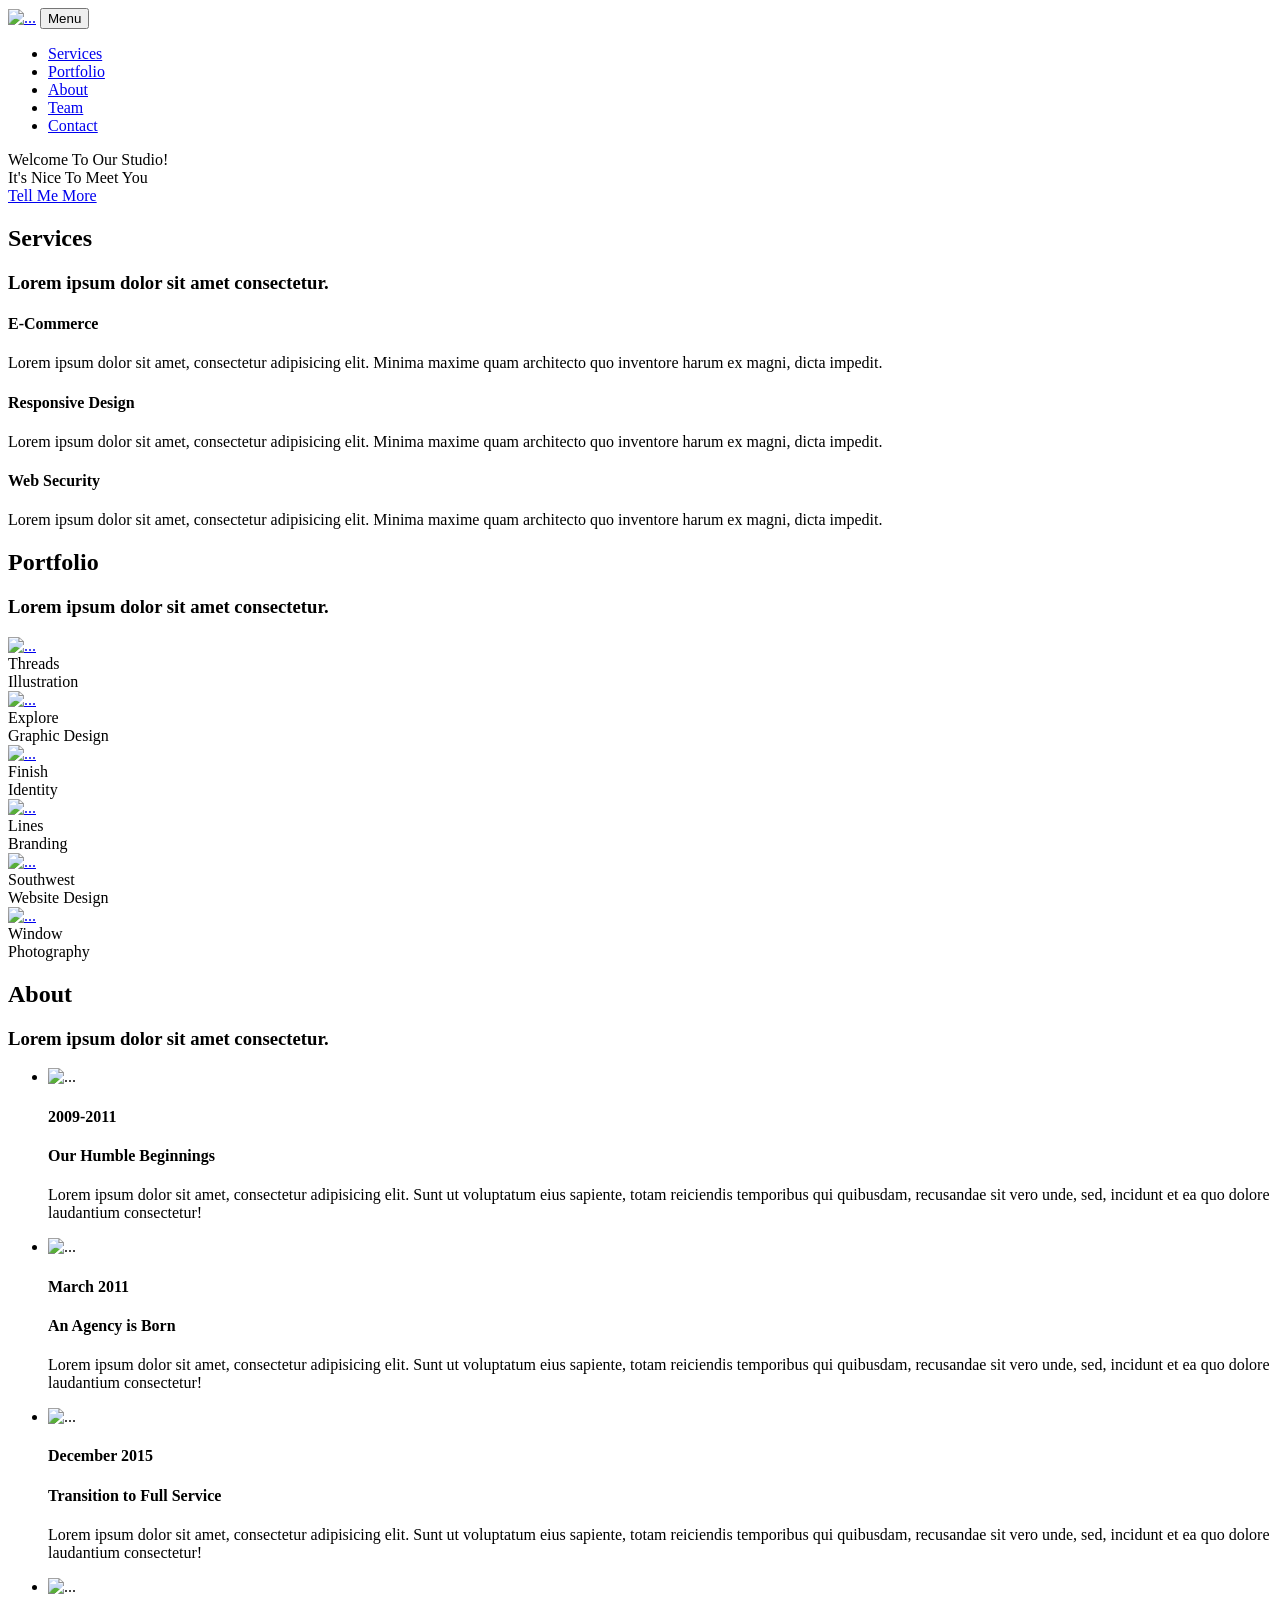
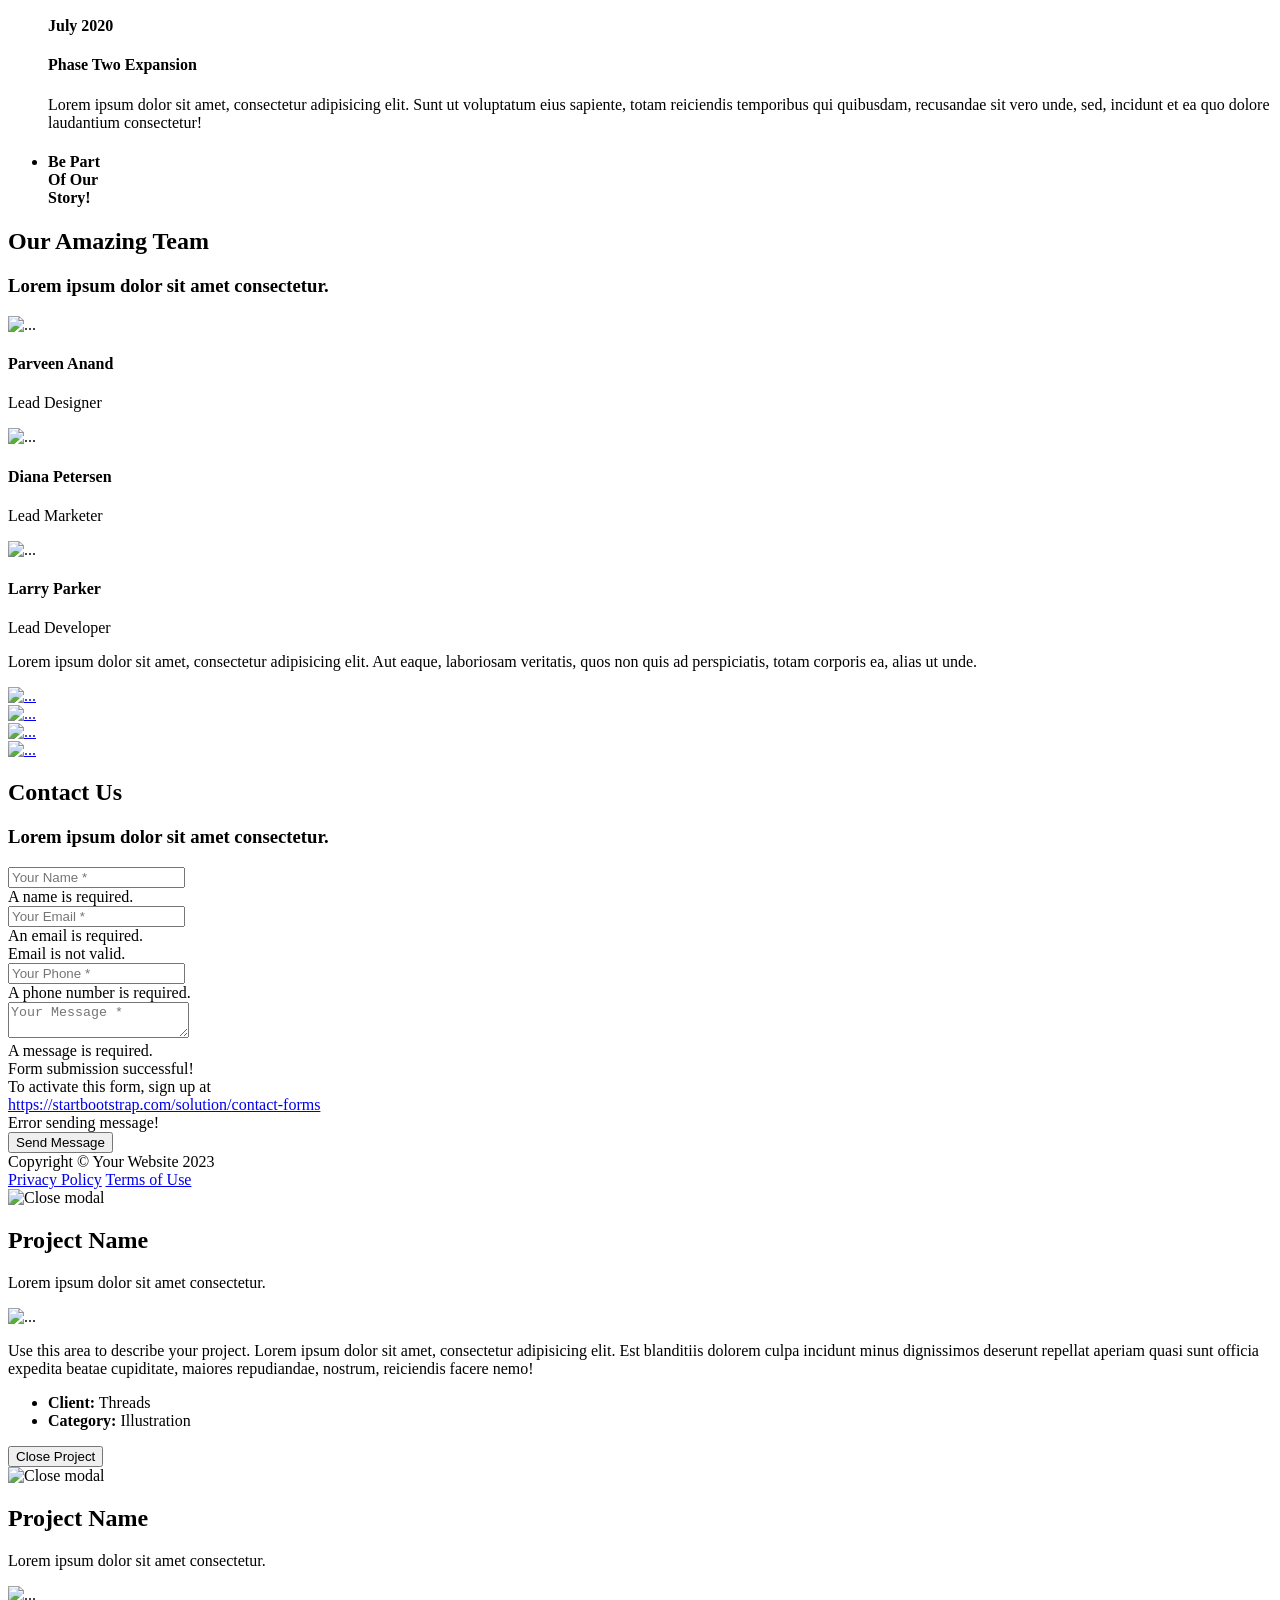
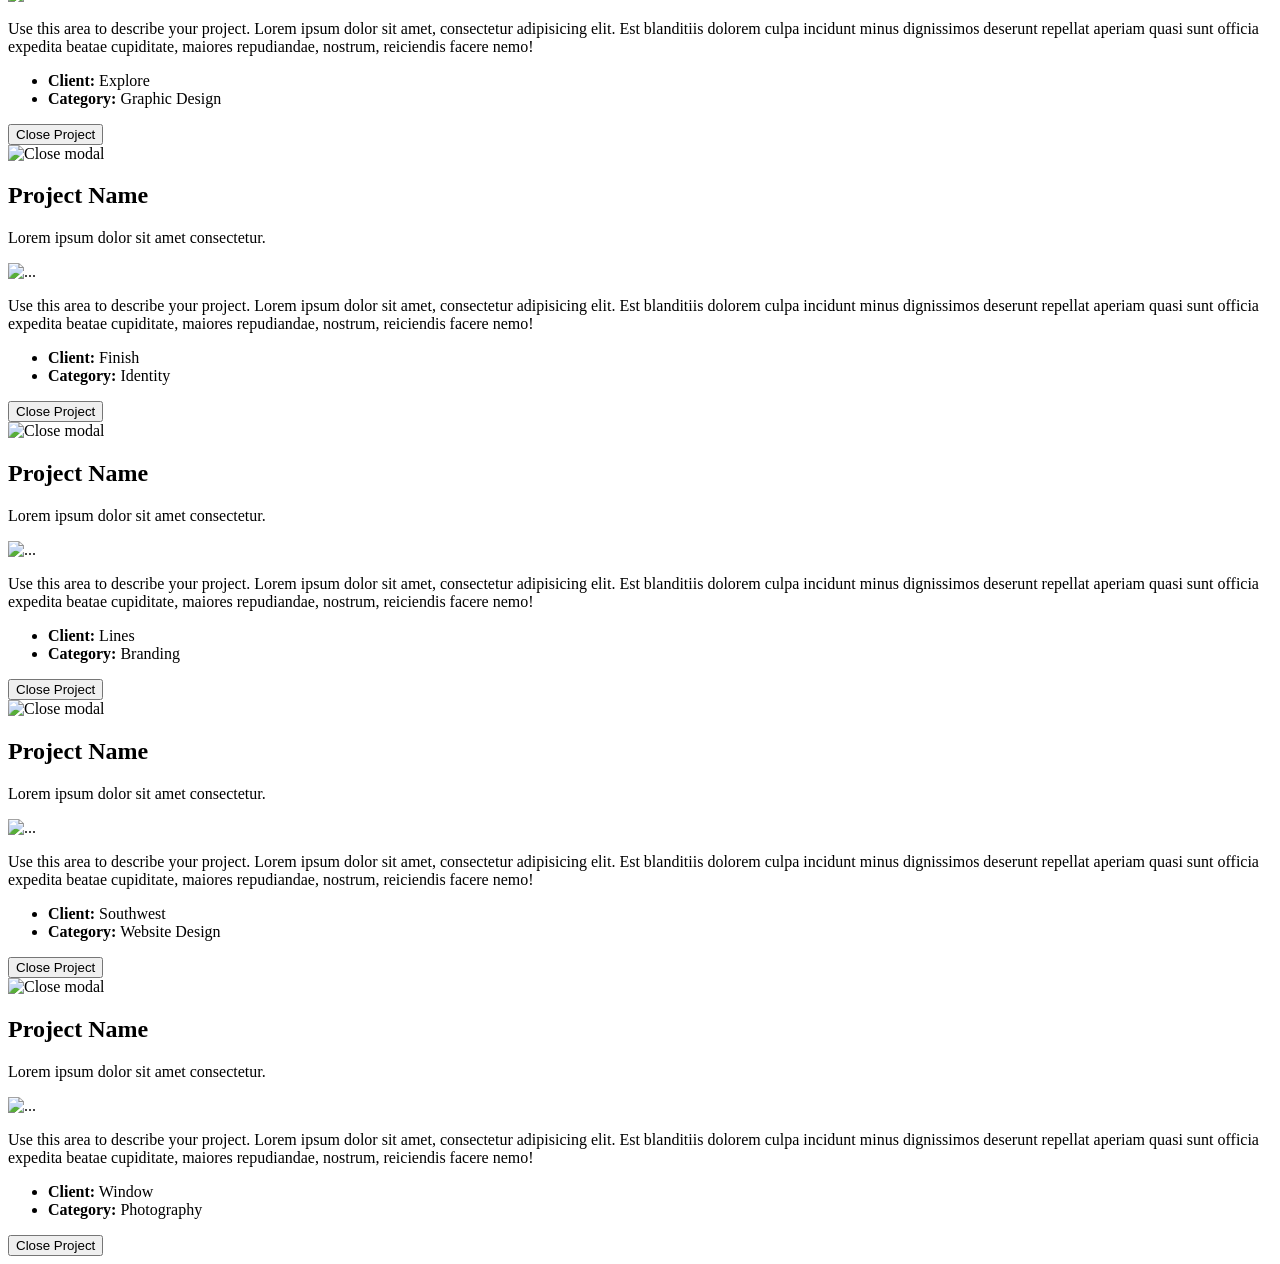
==== index.html @ 6a6a3265 "Start from Agency template" ====
<!DOCTYPE html>
<html lang="en">
    <head>
        <meta charset="utf-8" />
        <meta name="viewport" content="width=device-width, initial-scale=1, shrink-to-fit=no" />
        <meta name="description" content="" />
        <meta name="author" content="" />
        <title>Marlowby</title>
        <!-- Favicon-->
        <link rel="icon" type="image/x-icon" href="assets/favicon.ico" />
        <!-- Font Awesome icons (free version)-->
        <script src="https://use.fontawesome.com/releases/v6.3.0/js/all.js" crossorigin="anonymous"></script>
        <!-- Google fonts-->
        <link href="https://fonts.googleapis.com/css?family=Montserrat:400,700" rel="stylesheet" type="text/css" />
        <link href="https://fonts.googleapis.com/css?family=Roboto+Slab:400,100,300,700" rel="stylesheet" type="text/css" />
        <!-- Core theme CSS (includes Bootstrap)-->
        <link href="css/styles.css" rel="stylesheet" />
    </head>
    <body id="page-top">
        <!-- Navigation-->
        <nav class="navbar navbar-expand-lg navbar-dark fixed-top" id="mainNav">
            <div class="container">
                <a class="navbar-brand" href="#page-top"><img src="assets/img/navbar-logo.svg" alt="..." /></a>
                <button class="navbar-toggler" type="button" data-bs-toggle="collapse" data-bs-target="#navbarResponsive" aria-controls="navbarResponsive" aria-expanded="false" aria-label="Toggle navigation">
                    Menu
                    <i class="fas fa-bars ms-1"></i>
                </button>
                <div class="collapse navbar-collapse" id="navbarResponsive">
                    <ul class="navbar-nav text-uppercase ms-auto py-4 py-lg-0">
                        <li class="nav-item"><a class="nav-link" href="#services">Services</a></li>
                        <li class="nav-item"><a class="nav-link" href="#portfolio">Portfolio</a></li>
                        <li class="nav-item"><a class="nav-link" href="#about">About</a></li>
                        <li class="nav-item"><a class="nav-link" href="#team">Team</a></li>
                        <li class="nav-item"><a class="nav-link" href="#contact">Contact</a></li>
                    </ul>
                </div>
            </div>
        </nav>
        <!-- Masthead-->
        <header class="masthead">
            <div class="container">
                <div class="masthead-subheading">Welcome To Our Studio!</div>
                <div class="masthead-heading text-uppercase">It's Nice To Meet You</div>
                <a class="btn btn-primary btn-xl text-uppercase" href="#services">Tell Me More</a>
            </div>
        </header>
        <!-- Services-->
        <section class="page-section" id="services">
            <div class="container">
                <div class="text-center">
                    <h2 class="section-heading text-uppercase">Services</h2>
                    <h3 class="section-subheading text-muted">Lorem ipsum dolor sit amet consectetur.</h3>
                </div>
                <div class="row text-center">
                    <div class="col-md-4">
                        <span class="fa-stack fa-4x">
                            <i class="fas fa-circle fa-stack-2x text-primary"></i>
                            <i class="fas fa-shopping-cart fa-stack-1x fa-inverse"></i>
                        </span>
                        <h4 class="my-3">E-Commerce</h4>
                        <p class="text-muted">Lorem ipsum dolor sit amet, consectetur adipisicing elit. Minima maxime quam architecto quo inventore harum ex magni, dicta impedit.</p>
                    </div>
                    <div class="col-md-4">
                        <span class="fa-stack fa-4x">
                            <i class="fas fa-circle fa-stack-2x text-primary"></i>
                            <i class="fas fa-laptop fa-stack-1x fa-inverse"></i>
                        </span>
                        <h4 class="my-3">Responsive Design</h4>
                        <p class="text-muted">Lorem ipsum dolor sit amet, consectetur adipisicing elit. Minima maxime quam architecto quo inventore harum ex magni, dicta impedit.</p>
                    </div>
                    <div class="col-md-4">
                        <span class="fa-stack fa-4x">
                            <i class="fas fa-circle fa-stack-2x text-primary"></i>
                            <i class="fas fa-lock fa-stack-1x fa-inverse"></i>
                        </span>
                        <h4 class="my-3">Web Security</h4>
                        <p class="text-muted">Lorem ipsum dolor sit amet, consectetur adipisicing elit. Minima maxime quam architecto quo inventore harum ex magni, dicta impedit.</p>
                    </div>
                </div>
            </div>
        </section>
        <!-- Portfolio Grid-->
        <section class="page-section bg-light" id="portfolio">
            <div class="container">
                <div class="text-center">
                    <h2 class="section-heading text-uppercase">Portfolio</h2>
                    <h3 class="section-subheading text-muted">Lorem ipsum dolor sit amet consectetur.</h3>
                </div>
                <div class="row">
                    <div class="col-lg-4 col-sm-6 mb-4">
                        <!-- Portfolio item 1-->
                        <div class="portfolio-item">
                            <a class="portfolio-link" data-bs-toggle="modal" href="#portfolioModal1">
                                <div class="portfolio-hover">
                                    <div class="portfolio-hover-content"><i class="fas fa-plus fa-3x"></i></div>
                                </div>
                                <img class="img-fluid" src="assets/img/portfolio/1.jpg" alt="..." />
                            </a>
                            <div class="portfolio-caption">
                                <div class="portfolio-caption-heading">Threads</div>
                                <div class="portfolio-caption-subheading text-muted">Illustration</div>
                            </div>
                        </div>
                    </div>
                    <div class="col-lg-4 col-sm-6 mb-4">
                        <!-- Portfolio item 2-->
                        <div class="portfolio-item">
                            <a class="portfolio-link" data-bs-toggle="modal" href="#portfolioModal2">
                                <div class="portfolio-hover">
                                    <div class="portfolio-hover-content"><i class="fas fa-plus fa-3x"></i></div>
                                </div>
                                <img class="img-fluid" src="assets/img/portfolio/2.jpg" alt="..." />
                            </a>
                            <div class="portfolio-caption">
                                <div class="portfolio-caption-heading">Explore</div>
                                <div class="portfolio-caption-subheading text-muted">Graphic Design</div>
                            </div>
                        </div>
                    </div>
                    <div class="col-lg-4 col-sm-6 mb-4">
                        <!-- Portfolio item 3-->
                        <div class="portfolio-item">
                            <a class="portfolio-link" data-bs-toggle="modal" href="#portfolioModal3">
                                <div class="portfolio-hover">
                                    <div class="portfolio-hover-content"><i class="fas fa-plus fa-3x"></i></div>
                                </div>
                                <img class="img-fluid" src="assets/img/portfolio/3.jpg" alt="..." />
                            </a>
                            <div class="portfolio-caption">
                                <div class="portfolio-caption-heading">Finish</div>
                                <div class="portfolio-caption-subheading text-muted">Identity</div>
                            </div>
                        </div>
                    </div>
                    <div class="col-lg-4 col-sm-6 mb-4 mb-lg-0">
                        <!-- Portfolio item 4-->
                        <div class="portfolio-item">
                            <a class="portfolio-link" data-bs-toggle="modal" href="#portfolioModal4">
                                <div class="portfolio-hover">
                                    <div class="portfolio-hover-content"><i class="fas fa-plus fa-3x"></i></div>
                                </div>
                                <img class="img-fluid" src="assets/img/portfolio/4.jpg" alt="..." />
                            </a>
                            <div class="portfolio-caption">
                                <div class="portfolio-caption-heading">Lines</div>
                                <div class="portfolio-caption-subheading text-muted">Branding</div>
                            </div>
                        </div>
                    </div>
                    <div class="col-lg-4 col-sm-6 mb-4 mb-sm-0">
                        <!-- Portfolio item 5-->
                        <div class="portfolio-item">
                            <a class="portfolio-link" data-bs-toggle="modal" href="#portfolioModal5">
                                <div class="portfolio-hover">
                                    <div class="portfolio-hover-content"><i class="fas fa-plus fa-3x"></i></div>
                                </div>
                                <img class="img-fluid" src="assets/img/portfolio/5.jpg" alt="..." />
                            </a>
                            <div class="portfolio-caption">
                                <div class="portfolio-caption-heading">Southwest</div>
                                <div class="portfolio-caption-subheading text-muted">Website Design</div>
                            </div>
                        </div>
                    </div>
                    <div class="col-lg-4 col-sm-6">
                        <!-- Portfolio item 6-->
                        <div class="portfolio-item">
                            <a class="portfolio-link" data-bs-toggle="modal" href="#portfolioModal6">
                                <div class="portfolio-hover">
                                    <div class="portfolio-hover-content"><i class="fas fa-plus fa-3x"></i></div>
                                </div>
                                <img class="img-fluid" src="assets/img/portfolio/6.jpg" alt="..." />
                            </a>
                            <div class="portfolio-caption">
                                <div class="portfolio-caption-heading">Window</div>
                                <div class="portfolio-caption-subheading text-muted">Photography</div>
                            </div>
                        </div>
                    </div>
                </div>
            </div>
        </section>
        <!-- About-->
        <section class="page-section" id="about">
            <div class="container">
                <div class="text-center">
                    <h2 class="section-heading text-uppercase">About</h2>
                    <h3 class="section-subheading text-muted">Lorem ipsum dolor sit amet consectetur.</h3>
                </div>
                <ul class="timeline">
                    <li>
                        <div class="timeline-image"><img class="rounded-circle img-fluid" src="assets/img/about/1.jpg" alt="..." /></div>
                        <div class="timeline-panel">
                            <div class="timeline-heading">
                                <h4>2009-2011</h4>
                                <h4 class="subheading">Our Humble Beginnings</h4>
                            </div>
                            <div class="timeline-body"><p class="text-muted">Lorem ipsum dolor sit amet, consectetur adipisicing elit. Sunt ut voluptatum eius sapiente, totam reiciendis temporibus qui quibusdam, recusandae sit vero unde, sed, incidunt et ea quo dolore laudantium consectetur!</p></div>
                        </div>
                    </li>
                    <li class="timeline-inverted">
                        <div class="timeline-image"><img class="rounded-circle img-fluid" src="assets/img/about/2.jpg" alt="..." /></div>
                        <div class="timeline-panel">
                            <div class="timeline-heading">
                                <h4>March 2011</h4>
                                <h4 class="subheading">An Agency is Born</h4>
                            </div>
                            <div class="timeline-body"><p class="text-muted">Lorem ipsum dolor sit amet, consectetur adipisicing elit. Sunt ut voluptatum eius sapiente, totam reiciendis temporibus qui quibusdam, recusandae sit vero unde, sed, incidunt et ea quo dolore laudantium consectetur!</p></div>
                        </div>
                    </li>
                    <li>
                        <div class="timeline-image"><img class="rounded-circle img-fluid" src="assets/img/about/3.jpg" alt="..." /></div>
                        <div class="timeline-panel">
                            <div class="timeline-heading">
                                <h4>December 2015</h4>
                                <h4 class="subheading">Transition to Full Service</h4>
                            </div>
                            <div class="timeline-body"><p class="text-muted">Lorem ipsum dolor sit amet, consectetur adipisicing elit. Sunt ut voluptatum eius sapiente, totam reiciendis temporibus qui quibusdam, recusandae sit vero unde, sed, incidunt et ea quo dolore laudantium consectetur!</p></div>
                        </div>
                    </li>
                    <li class="timeline-inverted">
                        <div class="timeline-image"><img class="rounded-circle img-fluid" src="assets/img/about/4.jpg" alt="..." /></div>
                        <div class="timeline-panel">
                            <div class="timeline-heading">
                                <h4>July 2020</h4>
                                <h4 class="subheading">Phase Two Expansion</h4>
                            </div>
                            <div class="timeline-body"><p class="text-muted">Lorem ipsum dolor sit amet, consectetur adipisicing elit. Sunt ut voluptatum eius sapiente, totam reiciendis temporibus qui quibusdam, recusandae sit vero unde, sed, incidunt et ea quo dolore laudantium consectetur!</p></div>
                        </div>
                    </li>
                    <li class="timeline-inverted">
                        <div class="timeline-image">
                            <h4>
                                Be Part
                                <br />
                                Of Our
                                <br />
                                Story!
                            </h4>
                        </div>
                    </li>
                </ul>
            </div>
        </section>
        <!-- Team-->
        <section class="page-section bg-light" id="team">
            <div class="container">
                <div class="text-center">
                    <h2 class="section-heading text-uppercase">Our Amazing Team</h2>
                    <h3 class="section-subheading text-muted">Lorem ipsum dolor sit amet consectetur.</h3>
                </div>
                <div class="row">
                    <div class="col-lg-4">
                        <div class="team-member">
                            <img class="mx-auto rounded-circle" src="assets/img/team/1.jpg" alt="..." />
                            <h4>Parveen Anand</h4>
                            <p class="text-muted">Lead Designer</p>
                            <a class="btn btn-dark btn-social mx-2" href="#!" aria-label="Parveen Anand Twitter Profile"><i class="fab fa-twitter"></i></a>
                            <a class="btn btn-dark btn-social mx-2" href="#!" aria-label="Parveen Anand Facebook Profile"><i class="fab fa-facebook-f"></i></a>
                            <a class="btn btn-dark btn-social mx-2" href="#!" aria-label="Parveen Anand LinkedIn Profile"><i class="fab fa-linkedin-in"></i></a>
                        </div>
                    </div>
                    <div class="col-lg-4">
                        <div class="team-member">
                            <img class="mx-auto rounded-circle" src="assets/img/team/2.jpg" alt="..." />
                            <h4>Diana Petersen</h4>
                            <p class="text-muted">Lead Marketer</p>
                            <a class="btn btn-dark btn-social mx-2" href="#!" aria-label="Diana Petersen Twitter Profile"><i class="fab fa-twitter"></i></a>
                            <a class="btn btn-dark btn-social mx-2" href="#!" aria-label="Diana Petersen Facebook Profile"><i class="fab fa-facebook-f"></i></a>
                            <a class="btn btn-dark btn-social mx-2" href="#!" aria-label="Diana Petersen LinkedIn Profile"><i class="fab fa-linkedin-in"></i></a>
                        </div>
                    </div>
                    <div class="col-lg-4">
                        <div class="team-member">
                            <img class="mx-auto rounded-circle" src="assets/img/team/3.jpg" alt="..." />
                            <h4>Larry Parker</h4>
                            <p class="text-muted">Lead Developer</p>
                            <a class="btn btn-dark btn-social mx-2" href="#!" aria-label="Larry Parker Twitter Profile"><i class="fab fa-twitter"></i></a>
                            <a class="btn btn-dark btn-social mx-2" href="#!" aria-label="Larry Parker Facebook Profile"><i class="fab fa-facebook-f"></i></a>
                            <a class="btn btn-dark btn-social mx-2" href="#!" aria-label="Larry Parker LinkedIn Profile"><i class="fab fa-linkedin-in"></i></a>
                        </div>
                    </div>
                </div>
                <div class="row">
                    <div class="col-lg-8 mx-auto text-center"><p class="large text-muted">Lorem ipsum dolor sit amet, consectetur adipisicing elit. Aut eaque, laboriosam veritatis, quos non quis ad perspiciatis, totam corporis ea, alias ut unde.</p></div>
                </div>
            </div>
        </section>
        <!-- Clients-->
        <div class="py-5">
            <div class="container">
                <div class="row align-items-center">
                    <div class="col-md-3 col-sm-6 my-3">
                        <a href="#!"><img class="img-fluid img-brand d-block mx-auto" src="assets/img/logos/microsoft.svg" alt="..." aria-label="Microsoft Logo" /></a>
                    </div>
                    <div class="col-md-3 col-sm-6 my-3">
                        <a href="#!"><img class="img-fluid img-brand d-block mx-auto" src="assets/img/logos/google.svg" alt="..." aria-label="Google Logo" /></a>
                    </div>
                    <div class="col-md-3 col-sm-6 my-3">
                        <a href="#!"><img class="img-fluid img-brand d-block mx-auto" src="assets/img/logos/facebook.svg" alt="..." aria-label="Facebook Logo" /></a>
                    </div>
                    <div class="col-md-3 col-sm-6 my-3">
                        <a href="#!"><img class="img-fluid img-brand d-block mx-auto" src="assets/img/logos/ibm.svg" alt="..." aria-label="IBM Logo" /></a>
                    </div>
                </div>
            </div>
        </div>
        <!-- Contact-->
        <section class="page-section" id="contact">
            <div class="container">
                <div class="text-center">
                    <h2 class="section-heading text-uppercase">Contact Us</h2>
                    <h3 class="section-subheading text-muted">Lorem ipsum dolor sit amet consectetur.</h3>
                </div>
                <!-- * * * * * * * * * * * * * * *-->
                <!-- * * SB Forms Contact Form * *-->
                <!-- * * * * * * * * * * * * * * *-->
                <!-- This form is pre-integrated with SB Forms.-->
                <!-- To make this form functional, sign up at-->
                <!-- https://startbootstrap.com/solution/contact-forms-->
                <!-- to get an API token!-->
                <form id="contactForm" data-sb-form-api-token="API_TOKEN">
                    <div class="row align-items-stretch mb-5">
                        <div class="col-md-6">
                            <div class="form-group">
                                <!-- Name input-->
                                <input class="form-control" id="name" type="text" placeholder="Your Name *" data-sb-validations="required" />
                                <div class="invalid-feedback" data-sb-feedback="name:required">A name is required.</div>
                            </div>
                            <div class="form-group">
                                <!-- Email address input-->
                                <input class="form-control" id="email" type="email" placeholder="Your Email *" data-sb-validations="required,email" />
                                <div class="invalid-feedback" data-sb-feedback="email:required">An email is required.</div>
                                <div class="invalid-feedback" data-sb-feedback="email:email">Email is not valid.</div>
                            </div>
                            <div class="form-group mb-md-0">
                                <!-- Phone number input-->
                                <input class="form-control" id="phone" type="tel" placeholder="Your Phone *" data-sb-validations="required" />
                                <div class="invalid-feedback" data-sb-feedback="phone:required">A phone number is required.</div>
                            </div>
                        </div>
                        <div class="col-md-6">
                            <div class="form-group form-group-textarea mb-md-0">
                                <!-- Message input-->
                                <textarea class="form-control" id="message" placeholder="Your Message *" data-sb-validations="required"></textarea>
                                <div class="invalid-feedback" data-sb-feedback="message:required">A message is required.</div>
                            </div>
                        </div>
                    </div>
                    <!-- Submit success message-->
                    <!---->
                    <!-- This is what your users will see when the form-->
                    <!-- has successfully submitted-->
                    <div class="d-none" id="submitSuccessMessage">
                        <div class="text-center text-white mb-3">
                            <div class="fw-bolder">Form submission successful!</div>
                            To activate this form, sign up at
                            <br />
                            <a href="https://startbootstrap.com/solution/contact-forms">https://startbootstrap.com/solution/contact-forms</a>
                        </div>
                    </div>
                    <!-- Submit error message-->
                    <!---->
                    <!-- This is what your users will see when there is-->
                    <!-- an error submitting the form-->
                    <div class="d-none" id="submitErrorMessage"><div class="text-center text-danger mb-3">Error sending message!</div></div>
                    <!-- Submit Button-->
                    <div class="text-center"><button class="btn btn-primary btn-xl text-uppercase disabled" id="submitButton" type="submit">Send Message</button></div>
                </form>
            </div>
        </section>
        <!-- Footer-->
        <footer class="footer py-4">
            <div class="container">
                <div class="row align-items-center">
                    <div class="col-lg-4 text-lg-start">Copyright &copy; Your Website 2023</div>
                    <div class="col-lg-4 my-3 my-lg-0">
                        <a class="btn btn-dark btn-social mx-2" href="#!" aria-label="Twitter"><i class="fab fa-twitter"></i></a>
                        <a class="btn btn-dark btn-social mx-2" href="#!" aria-label="Facebook"><i class="fab fa-facebook-f"></i></a>
                        <a class="btn btn-dark btn-social mx-2" href="#!" aria-label="LinkedIn"><i class="fab fa-linkedin-in"></i></a>
                    </div>
                    <div class="col-lg-4 text-lg-end">
                        <a class="link-dark text-decoration-none me-3" href="#!">Privacy Policy</a>
                        <a class="link-dark text-decoration-none" href="#!">Terms of Use</a>
                    </div>
                </div>
            </div>
        </footer>
        <!-- Portfolio Modals-->
        <!-- Portfolio item 1 modal popup-->
        <div class="portfolio-modal modal fade" id="portfolioModal1" tabindex="-1" role="dialog" aria-hidden="true">
            <div class="modal-dialog">
                <div class="modal-content">
                    <div class="close-modal" data-bs-dismiss="modal"><img src="assets/img/close-icon.svg" alt="Close modal" /></div>
                    <div class="container">
                        <div class="row justify-content-center">
                            <div class="col-lg-8">
                                <div class="modal-body">
                                    <!-- Project details-->
                                    <h2 class="text-uppercase">Project Name</h2>
                                    <p class="item-intro text-muted">Lorem ipsum dolor sit amet consectetur.</p>
                                    <img class="img-fluid d-block mx-auto" src="assets/img/portfolio/1.jpg" alt="..." />
                                    <p>Use this area to describe your project. Lorem ipsum dolor sit amet, consectetur adipisicing elit. Est blanditiis dolorem culpa incidunt minus dignissimos deserunt repellat aperiam quasi sunt officia expedita beatae cupiditate, maiores repudiandae, nostrum, reiciendis facere nemo!</p>
                                    <ul class="list-inline">
                                        <li>
                                            <strong>Client:</strong>
                                            Threads
                                        </li>
                                        <li>
                                            <strong>Category:</strong>
                                            Illustration
                                        </li>
                                    </ul>
                                    <button class="btn btn-primary btn-xl text-uppercase" data-bs-dismiss="modal" type="button">
                                        <i class="fas fa-xmark me-1"></i>
                                        Close Project
                                    </button>
                                </div>
                            </div>
                        </div>
                    </div>
                </div>
            </div>
        </div>
        <!-- Portfolio item 2 modal popup-->
        <div class="portfolio-modal modal fade" id="portfolioModal2" tabindex="-1" role="dialog" aria-hidden="true">
            <div class="modal-dialog">
                <div class="modal-content">
                    <div class="close-modal" data-bs-dismiss="modal"><img src="assets/img/close-icon.svg" alt="Close modal" /></div>
                    <div class="container">
                        <div class="row justify-content-center">
                            <div class="col-lg-8">
                                <div class="modal-body">
                                    <!-- Project details-->
                                    <h2 class="text-uppercase">Project Name</h2>
                                    <p class="item-intro text-muted">Lorem ipsum dolor sit amet consectetur.</p>
                                    <img class="img-fluid d-block mx-auto" src="assets/img/portfolio/2.jpg" alt="..." />
                                    <p>Use this area to describe your project. Lorem ipsum dolor sit amet, consectetur adipisicing elit. Est blanditiis dolorem culpa incidunt minus dignissimos deserunt repellat aperiam quasi sunt officia expedita beatae cupiditate, maiores repudiandae, nostrum, reiciendis facere nemo!</p>
                                    <ul class="list-inline">
                                        <li>
                                            <strong>Client:</strong>
                                            Explore
                                        </li>
                                        <li>
                                            <strong>Category:</strong>
                                            Graphic Design
                                        </li>
                                    </ul>
                                    <button class="btn btn-primary btn-xl text-uppercase" data-bs-dismiss="modal" type="button">
                                        <i class="fas fa-xmark me-1"></i>
                                        Close Project
                                    </button>
                                </div>
                            </div>
                        </div>
                    </div>
                </div>
            </div>
        </div>
        <!-- Portfolio item 3 modal popup-->
        <div class="portfolio-modal modal fade" id="portfolioModal3" tabindex="-1" role="dialog" aria-hidden="true">
            <div class="modal-dialog">
                <div class="modal-content">
                    <div class="close-modal" data-bs-dismiss="modal"><img src="assets/img/close-icon.svg" alt="Close modal" /></div>
                    <div class="container">
                        <div class="row justify-content-center">
                            <div class="col-lg-8">
                                <div class="modal-body">
                                    <!-- Project details-->
                                    <h2 class="text-uppercase">Project Name</h2>
                                    <p class="item-intro text-muted">Lorem ipsum dolor sit amet consectetur.</p>
                                    <img class="img-fluid d-block mx-auto" src="assets/img/portfolio/3.jpg" alt="..." />
                                    <p>Use this area to describe your project. Lorem ipsum dolor sit amet, consectetur adipisicing elit. Est blanditiis dolorem culpa incidunt minus dignissimos deserunt repellat aperiam quasi sunt officia expedita beatae cupiditate, maiores repudiandae, nostrum, reiciendis facere nemo!</p>
                                    <ul class="list-inline">
                                        <li>
                                            <strong>Client:</strong>
                                            Finish
                                        </li>
                                        <li>
                                            <strong>Category:</strong>
                                            Identity
                                        </li>
                                    </ul>
                                    <button class="btn btn-primary btn-xl text-uppercase" data-bs-dismiss="modal" type="button">
                                        <i class="fas fa-xmark me-1"></i>
                                        Close Project
                                    </button>
                                </div>
                            </div>
                        </div>
                    </div>
                </div>
            </div>
        </div>
        <!-- Portfolio item 4 modal popup-->
        <div class="portfolio-modal modal fade" id="portfolioModal4" tabindex="-1" role="dialog" aria-hidden="true">
            <div class="modal-dialog">
                <div class="modal-content">
                    <div class="close-modal" data-bs-dismiss="modal"><img src="assets/img/close-icon.svg" alt="Close modal" /></div>
                    <div class="container">
                        <div class="row justify-content-center">
                            <div class="col-lg-8">
                                <div class="modal-body">
                                    <!-- Project details-->
                                    <h2 class="text-uppercase">Project Name</h2>
                                    <p class="item-intro text-muted">Lorem ipsum dolor sit amet consectetur.</p>
                                    <img class="img-fluid d-block mx-auto" src="assets/img/portfolio/4.jpg" alt="..." />
                                    <p>Use this area to describe your project. Lorem ipsum dolor sit amet, consectetur adipisicing elit. Est blanditiis dolorem culpa incidunt minus dignissimos deserunt repellat aperiam quasi sunt officia expedita beatae cupiditate, maiores repudiandae, nostrum, reiciendis facere nemo!</p>
                                    <ul class="list-inline">
                                        <li>
                                            <strong>Client:</strong>
                                            Lines
                                        </li>
                                        <li>
                                            <strong>Category:</strong>
                                            Branding
                                        </li>
                                    </ul>
                                    <button class="btn btn-primary btn-xl text-uppercase" data-bs-dismiss="modal" type="button">
                                        <i class="fas fa-xmark me-1"></i>
                                        Close Project
                                    </button>
                                </div>
                            </div>
                        </div>
                    </div>
                </div>
            </div>
        </div>
        <!-- Portfolio item 5 modal popup-->
        <div class="portfolio-modal modal fade" id="portfolioModal5" tabindex="-1" role="dialog" aria-hidden="true">
            <div class="modal-dialog">
                <div class="modal-content">
                    <div class="close-modal" data-bs-dismiss="modal"><img src="assets/img/close-icon.svg" alt="Close modal" /></div>
                    <div class="container">
                        <div class="row justify-content-center">
                            <div class="col-lg-8">
                                <div class="modal-body">
                                    <!-- Project details-->
                                    <h2 class="text-uppercase">Project Name</h2>
                                    <p class="item-intro text-muted">Lorem ipsum dolor sit amet consectetur.</p>
                                    <img class="img-fluid d-block mx-auto" src="assets/img/portfolio/5.jpg" alt="..." />
                                    <p>Use this area to describe your project. Lorem ipsum dolor sit amet, consectetur adipisicing elit. Est blanditiis dolorem culpa incidunt minus dignissimos deserunt repellat aperiam quasi sunt officia expedita beatae cupiditate, maiores repudiandae, nostrum, reiciendis facere nemo!</p>
                                    <ul class="list-inline">
                                        <li>
                                            <strong>Client:</strong>
                                            Southwest
                                        </li>
                                        <li>
                                            <strong>Category:</strong>
                                            Website Design
                                        </li>
                                    </ul>
                                    <button class="btn btn-primary btn-xl text-uppercase" data-bs-dismiss="modal" type="button">
                                        <i class="fas fa-xmark me-1"></i>
                                        Close Project
                                    </button>
                                </div>
                            </div>
                        </div>
                    </div>
                </div>
            </div>
        </div>
        <!-- Portfolio item 6 modal popup-->
        <div class="portfolio-modal modal fade" id="portfolioModal6" tabindex="-1" role="dialog" aria-hidden="true">
            <div class="modal-dialog">
                <div class="modal-content">
                    <div class="close-modal" data-bs-dismiss="modal"><img src="assets/img/close-icon.svg" alt="Close modal" /></div>
                    <div class="container">
                        <div class="row justify-content-center">
                            <div class="col-lg-8">
                                <div class="modal-body">
                                    <!-- Project details-->
                                    <h2 class="text-uppercase">Project Name</h2>
                                    <p class="item-intro text-muted">Lorem ipsum dolor sit amet consectetur.</p>
                                    <img class="img-fluid d-block mx-auto" src="assets/img/portfolio/6.jpg" alt="..." />
                                    <p>Use this area to describe your project. Lorem ipsum dolor sit amet, consectetur adipisicing elit. Est blanditiis dolorem culpa incidunt minus dignissimos deserunt repellat aperiam quasi sunt officia expedita beatae cupiditate, maiores repudiandae, nostrum, reiciendis facere nemo!</p>
                                    <ul class="list-inline">
                                        <li>
                                            <strong>Client:</strong>
                                            Window
                                        </li>
                                        <li>
                                            <strong>Category:</strong>
                                            Photography
                                        </li>
                                    </ul>
                                    <button class="btn btn-primary btn-xl text-uppercase" data-bs-dismiss="modal" type="button">
                                        <i class="fas fa-xmark me-1"></i>
                                        Close Project
                                    </button>
                                </div>
                            </div>
                        </div>
                    </div>
                </div>
            </div>
        </div>
        <!-- Bootstrap core JS-->
        <script src="https://cdn.jsdelivr.net/npm/bootstrap@5.2.3/dist/js/bootstrap.bundle.min.js"></script>
        <!-- Core theme JS-->
        <script src="js/scripts.js"></script>
        <!-- * * * * * * * * * * * * * * * * * * * * * * * * * * * * * * * * * * * * * * * *-->
        <!-- * *                               SB Forms JS                               * *-->
        <!-- * * Activate your form at https://startbootstrap.com/solution/contact-forms * *-->
        <!-- * * * * * * * * * * * * * * * * * * * * * * * * * * * * * * * * * * * * * * * *-->
        <script src="https://cdn.startbootstrap.com/sb-forms-latest.js"></script>
    </body>
</html>
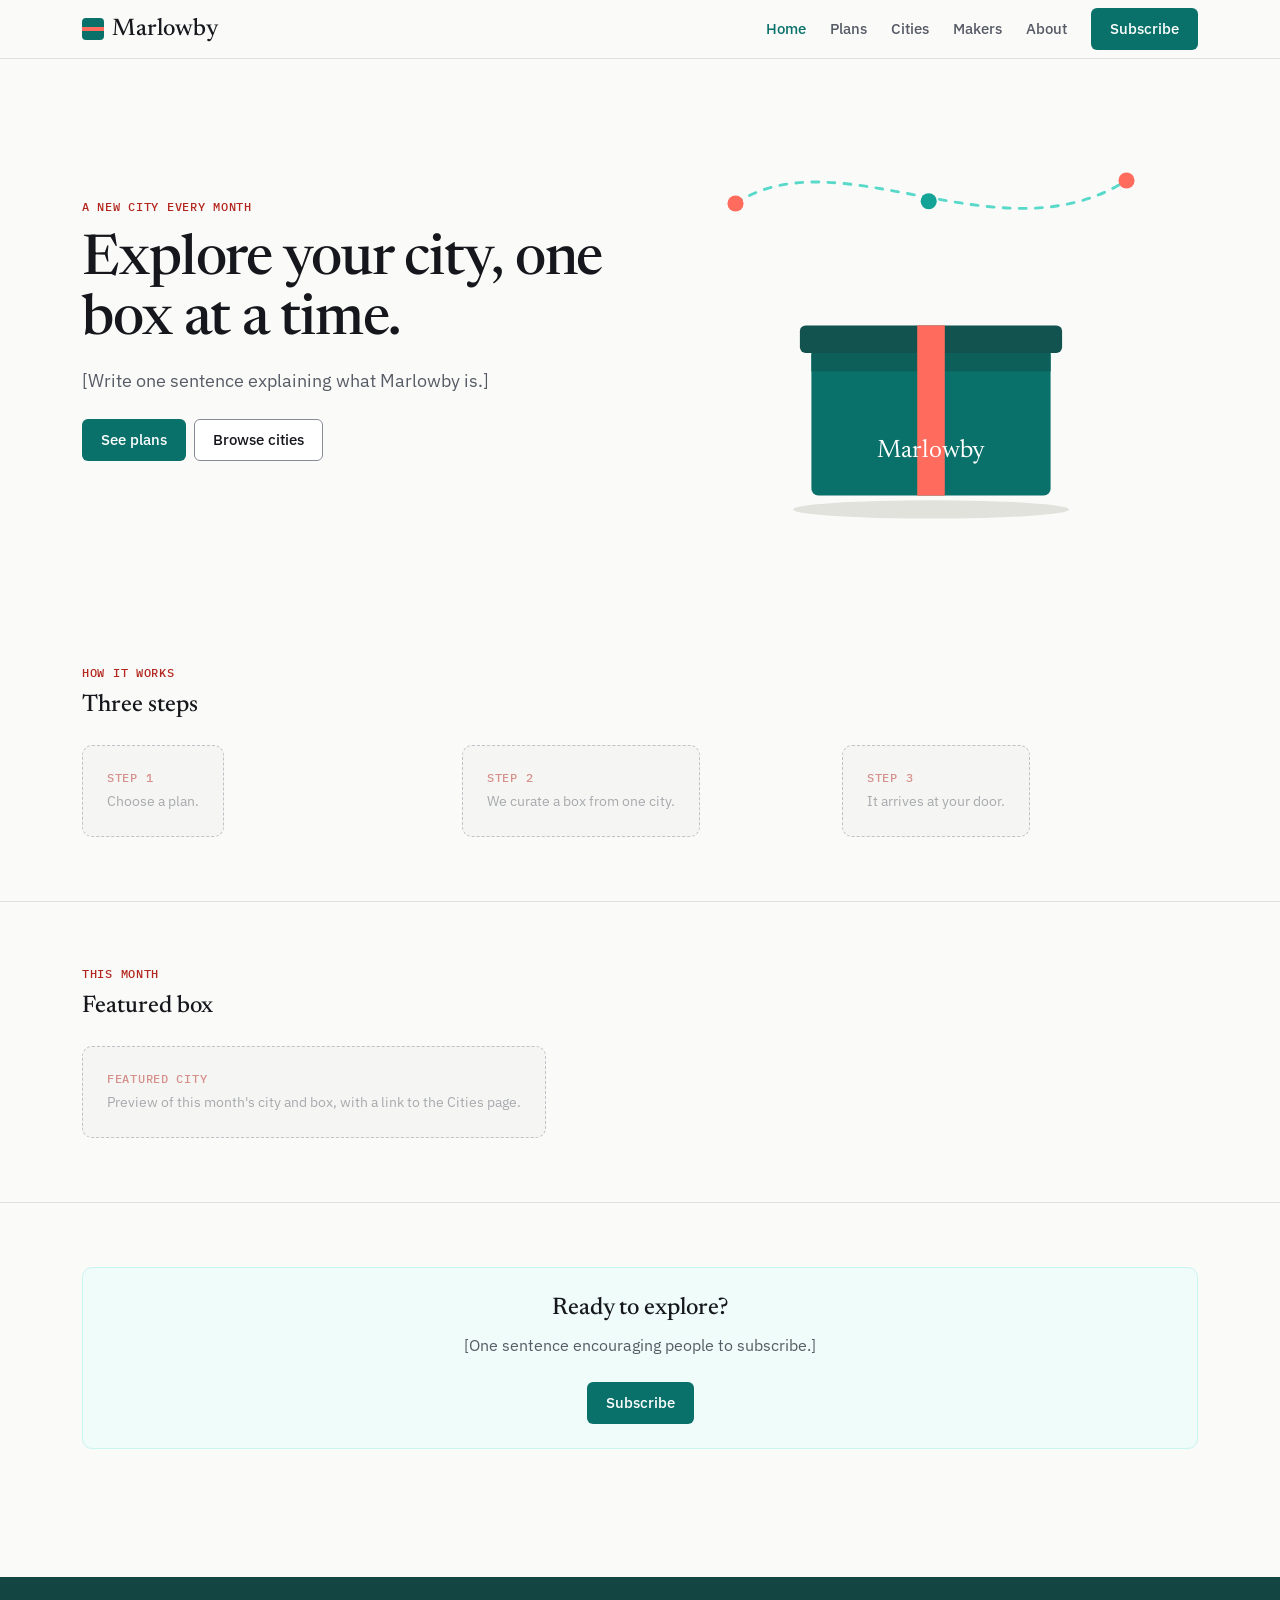
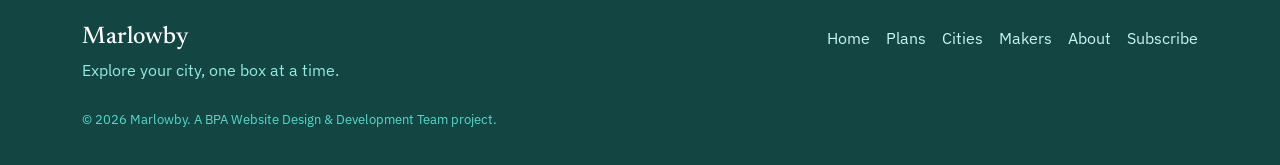
==== commit 1e5be4ba: "Replace Agency template with clean Marlowby starter Co-Authored-By: Claude Opus 5.5 <noreply@anthrop" ====
--- a/index.html
+++ b/index.html
@@ -1,610 +1,135 @@
 <!DOCTYPE html>
 <html lang="en">
-    <head>
-        <meta charset="utf-8" />
-        <meta name="viewport" content="width=device-width, initial-scale=1, shrink-to-fit=no" />
-        <meta name="description" content="" />
-        <meta name="author" content="" />
-        <title>Marlowby</title>
-        <!-- Favicon-->
-        <link rel="icon" type="image/x-icon" href="assets/favicon.ico" />
-        <!-- Font Awesome icons (free version)-->
-        <script src="https://use.fontawesome.com/releases/v6.3.0/js/all.js" crossorigin="anonymous"></script>
-        <!-- Google fonts-->
-        <link href="https://fonts.googleapis.com/css?family=Montserrat:400,700" rel="stylesheet" type="text/css" />
-        <link href="https://fonts.googleapis.com/css?family=Roboto+Slab:400,100,300,700" rel="stylesheet" type="text/css" />
-        <!-- Core theme CSS (includes Bootstrap)-->
-        <link href="css/styles.css" rel="stylesheet" />
-    </head>
-    <body id="page-top">
-        <!-- Navigation-->
-        <nav class="navbar navbar-expand-lg navbar-dark fixed-top" id="mainNav">
-            <div class="container">
-                <a class="navbar-brand" href="#page-top"><img src="assets/img/navbar-logo.svg" alt="..." /></a>
-                <button class="navbar-toggler" type="button" data-bs-toggle="collapse" data-bs-target="#navbarResponsive" aria-controls="navbarResponsive" aria-expanded="false" aria-label="Toggle navigation">
-                    Menu
-                    <i class="fas fa-bars ms-1"></i>
-                </button>
-                <div class="collapse navbar-collapse" id="navbarResponsive">
-                    <ul class="navbar-nav text-uppercase ms-auto py-4 py-lg-0">
-                        <li class="nav-item"><a class="nav-link" href="#services">Services</a></li>
-                        <li class="nav-item"><a class="nav-link" href="#portfolio">Portfolio</a></li>
-                        <li class="nav-item"><a class="nav-link" href="#about">About</a></li>
-                        <li class="nav-item"><a class="nav-link" href="#team">Team</a></li>
-                        <li class="nav-item"><a class="nav-link" href="#contact">Contact</a></li>
-                    </ul>
-                </div>
+<head>
+  <meta charset="utf-8">
+  <meta name="viewport" content="width=device-width, initial-scale=1">
+  <title>Marlowby — Explore your city, one box at a time</title>
+  <meta name="description" content="Marlowby is a monthly subscription box featuring local products, small businesses and cultural experiences from a different U.S. city.">
+  <!-- Fonts -->
+  <link rel="preconnect" href="https://fonts.googleapis.com">
+  <link rel="preconnect" href="https://fonts.gstatic.com" crossorigin>
+  <link href="https://fonts.googleapis.com/css2?family=Newsreader:opsz,wght@6..72,400;6..72,500&amp;family=IBM+Plex+Sans:wght@400;500;600&amp;family=IBM+Plex+Mono:wght@400;500&amp;display=swap" rel="stylesheet">
+  <!-- Bootstrap (layout grid and mobile menu) -->
+  <link href="https://cdn.jsdelivr.net/npm/bootstrap@5.3.3/dist/css/bootstrap.min.css" rel="stylesheet">
+  <!-- Our own styles: always loaded last so they win -->
+  <link href="css/style.css" rel="stylesheet">
+</head>
+<body>
+  <a class="visually-hidden-focusable" href="#main">Skip to content</a>
+
+  <!-- ===== NAV BAR: identical on every page. Change it on all six pages at once. ===== -->
+  <nav class="navbar navbar-expand-lg sticky-top site-nav" aria-label="Main">
+    <div class="container">
+      <a class="navbar-brand" href="index.html"><span class="brand-mark" aria-hidden="true"></span>Marlowby</a>
+      <button class="navbar-toggler" type="button" data-bs-toggle="collapse" data-bs-target="#mainNav" aria-controls="mainNav" aria-expanded="false" aria-label="Open menu">
+        <span class="navbar-toggler-icon"></span>
+      </button>
+      <div class="collapse navbar-collapse" id="mainNav">
+        <ul class="navbar-nav ms-auto align-items-lg-center gap-lg-2">
+          <li class="nav-item"><a class="nav-link" href="index.html">Home</a></li>
+          <li class="nav-item"><a class="nav-link" href="plans.html">Plans</a></li>
+          <li class="nav-item"><a class="nav-link" href="cities.html">Cities</a></li>
+          <li class="nav-item"><a class="nav-link" href="makers.html">Makers</a></li>
+          <li class="nav-item"><a class="nav-link" href="about.html">About</a></li>
+          <li class="nav-item ms-lg-2"><a class="z-btn z-btn--primary" href="subscribe.html">Subscribe</a></li>
+        </ul>
+      </div>
+    </div>
+  </nav>
+
+  <main id="main">
+    <!-- ===== HERO ===== -->
+    <section class="hero">
+      <div class="container">
+        <div class="row align-items-center g-5">
+          <div class="col-lg-6">
+            <p class="eyebrow mb-3">A new city every month</p>
+            <h1 class="display mb-3">Explore your city, one box at a time.</h1>
+            <p class="lede mb-4">[Write one sentence explaining what Marlowby is.]</p>
+            <div class="d-flex flex-wrap gap-2">
+              <a class="z-btn z-btn--primary" href="plans.html">See plans</a>
+              <a class="z-btn z-btn--secondary" href="cities.html">Browse cities</a>
             </div>
-        </nav>
-        <!-- Masthead-->
-        <header class="masthead">
-            <div class="container">
-                <div class="masthead-subheading">Welcome To Our Studio!</div>
-                <div class="masthead-heading text-uppercase">It's Nice To Meet You</div>
-                <a class="btn btn-primary btn-xl text-uppercase" href="#services">Tell Me More</a>
-            </div>
-        </header>
-        <!-- Services-->
-        <section class="page-section" id="services">
-            <div class="container">
-                <div class="text-center">
-                    <h2 class="section-heading text-uppercase">Services</h2>
-                    <h3 class="section-subheading text-muted">Lorem ipsum dolor sit amet consectetur.</h3>
-                </div>
-                <div class="row text-center">
-                    <div class="col-md-4">
-                        <span class="fa-stack fa-4x">
-                            <i class="fas fa-circle fa-stack-2x text-primary"></i>
-                            <i class="fas fa-shopping-cart fa-stack-1x fa-inverse"></i>
-                        </span>
-                        <h4 class="my-3">E-Commerce</h4>
-                        <p class="text-muted">Lorem ipsum dolor sit amet, consectetur adipisicing elit. Minima maxime quam architecto quo inventore harum ex magni, dicta impedit.</p>
-                    </div>
-                    <div class="col-md-4">
-                        <span class="fa-stack fa-4x">
-                            <i class="fas fa-circle fa-stack-2x text-primary"></i>
-                            <i class="fas fa-laptop fa-stack-1x fa-inverse"></i>
-                        </span>
-                        <h4 class="my-3">Responsive Design</h4>
-                        <p class="text-muted">Lorem ipsum dolor sit amet, consectetur adipisicing elit. Minima maxime quam architecto quo inventore harum ex magni, dicta impedit.</p>
-                    </div>
-                    <div class="col-md-4">
-                        <span class="fa-stack fa-4x">
-                            <i class="fas fa-circle fa-stack-2x text-primary"></i>
-                            <i class="fas fa-lock fa-stack-1x fa-inverse"></i>
-                        </span>
-                        <h4 class="my-3">Web Security</h4>
-                        <p class="text-muted">Lorem ipsum dolor sit amet, consectetur adipisicing elit. Minima maxime quam architecto quo inventore harum ex magni, dicta impedit.</p>
-                    </div>
-                </div>
-            </div>
-        </section>
-        <!-- Portfolio Grid-->
-        <section class="page-section bg-light" id="portfolio">
-            <div class="container">
-                <div class="text-center">
-                    <h2 class="section-heading text-uppercase">Portfolio</h2>
-                    <h3 class="section-subheading text-muted">Lorem ipsum dolor sit amet consectetur.</h3>
-                </div>
-                <div class="row">
-                    <div class="col-lg-4 col-sm-6 mb-4">
-                        <!-- Portfolio item 1-->
-                        <div class="portfolio-item">
-                            <a class="portfolio-link" data-bs-toggle="modal" href="#portfolioModal1">
-                                <div class="portfolio-hover">
-                                    <div class="portfolio-hover-content"><i class="fas fa-plus fa-3x"></i></div>
-                                </div>
-                                <img class="img-fluid" src="assets/img/portfolio/1.jpg" alt="..." />
-                            </a>
-                            <div class="portfolio-caption">
-                                <div class="portfolio-caption-heading">Threads</div>
-                                <div class="portfolio-caption-subheading text-muted">Illustration</div>
-                            </div>
-                        </div>
-                    </div>
-                    <div class="col-lg-4 col-sm-6 mb-4">
-                        <!-- Portfolio item 2-->
-                        <div class="portfolio-item">
-                            <a class="portfolio-link" data-bs-toggle="modal" href="#portfolioModal2">
-                                <div class="portfolio-hover">
-                                    <div class="portfolio-hover-content"><i class="fas fa-plus fa-3x"></i></div>
-                                </div>
-                                <img class="img-fluid" src="assets/img/portfolio/2.jpg" alt="..." />
-                            </a>
-                            <div class="portfolio-caption">
-                                <div class="portfolio-caption-heading">Explore</div>
-                                <div class="portfolio-caption-subheading text-muted">Graphic Design</div>
-                            </div>
-                        </div>
-                    </div>
-                    <div class="col-lg-4 col-sm-6 mb-4">
-                        <!-- Portfolio item 3-->
-                        <div class="portfolio-item">
-                            <a class="portfolio-link" data-bs-toggle="modal" href="#portfolioModal3">
-                                <div class="portfolio-hover">
-                                    <div class="portfolio-hover-content"><i class="fas fa-plus fa-3x"></i></div>
-                                </div>
-                                <img class="img-fluid" src="assets/img/portfolio/3.jpg" alt="..." />
-                            </a>
-                            <div class="portfolio-caption">
-                                <div class="portfolio-caption-heading">Finish</div>
-                                <div class="portfolio-caption-subheading text-muted">Identity</div>
-                            </div>
-                        </div>
-                    </div>
-                    <div class="col-lg-4 col-sm-6 mb-4 mb-lg-0">
-                        <!-- Portfolio item 4-->
-                        <div class="portfolio-item">
-                            <a class="portfolio-link" data-bs-toggle="modal" href="#portfolioModal4">
-                                <div class="portfolio-hover">
-                                    <div class="portfolio-hover-content"><i class="fas fa-plus fa-3x"></i></div>
-                                </div>
-                                <img class="img-fluid" src="assets/img/portfolio/4.jpg" alt="..." />
-                            </a>
-                            <div class="portfolio-caption">
-                                <div class="portfolio-caption-heading">Lines</div>
-                                <div class="portfolio-caption-subheading text-muted">Branding</div>
-                            </div>
-                        </div>
-                    </div>
-                    <div class="col-lg-4 col-sm-6 mb-4 mb-sm-0">
-                        <!-- Portfolio item 5-->
-                        <div class="portfolio-item">
-                            <a class="portfolio-link" data-bs-toggle="modal" href="#portfolioModal5">
-                                <div class="portfolio-hover">
-                                    <div class="portfolio-hover-content"><i class="fas fa-plus fa-3x"></i></div>
-                                </div>
-                                <img class="img-fluid" src="assets/img/portfolio/5.jpg" alt="..." />
-                            </a>
-                            <div class="portfolio-caption">
-                                <div class="portfolio-caption-heading">Southwest</div>
-                                <div class="portfolio-caption-subheading text-muted">Website Design</div>
-                            </div>
-                        </div>
-                    </div>
-                    <div class="col-lg-4 col-sm-6">
-                        <!-- Portfolio item 6-->
-                        <div class="portfolio-item">
-                            <a class="portfolio-link" data-bs-toggle="modal" href="#portfolioModal6">
-                                <div class="portfolio-hover">
-                                    <div class="portfolio-hover-content"><i class="fas fa-plus fa-3x"></i></div>
-                                </div>
-                                <img class="img-fluid" src="assets/img/portfolio/6.jpg" alt="..." />
-                            </a>
-                            <div class="portfolio-caption">
-                                <div class="portfolio-caption-heading">Window</div>
-                                <div class="portfolio-caption-subheading text-muted">Photography</div>
-                            </div>
-                        </div>
-                    </div>
-                </div>
-            </div>
-        </section>
-        <!-- About-->
-        <section class="page-section" id="about">
-            <div class="container">
-                <div class="text-center">
-                    <h2 class="section-heading text-uppercase">About</h2>
-                    <h3 class="section-subheading text-muted">Lorem ipsum dolor sit amet consectetur.</h3>
-                </div>
-                <ul class="timeline">
-                    <li>
-                        <div class="timeline-image"><img class="rounded-circle img-fluid" src="assets/img/about/1.jpg" alt="..." /></div>
-                        <div class="timeline-panel">
-                            <div class="timeline-heading">
-                                <h4>2009-2011</h4>
-                                <h4 class="subheading">Our Humble Beginnings</h4>
-                            </div>
-                            <div class="timeline-body"><p class="text-muted">Lorem ipsum dolor sit amet, consectetur adipisicing elit. Sunt ut voluptatum eius sapiente, totam reiciendis temporibus qui quibusdam, recusandae sit vero unde, sed, incidunt et ea quo dolore laudantium consectetur!</p></div>
-                        </div>
-                    </li>
-                    <li class="timeline-inverted">
-                        <div class="timeline-image"><img class="rounded-circle img-fluid" src="assets/img/about/2.jpg" alt="..." /></div>
-                        <div class="timeline-panel">
-                            <div class="timeline-heading">
-                                <h4>March 2011</h4>
-                                <h4 class="subheading">An Agency is Born</h4>
-                            </div>
-                            <div class="timeline-body"><p class="text-muted">Lorem ipsum dolor sit amet, consectetur adipisicing elit. Sunt ut voluptatum eius sapiente, totam reiciendis temporibus qui quibusdam, recusandae sit vero unde, sed, incidunt et ea quo dolore laudantium consectetur!</p></div>
-                        </div>
-                    </li>
-                    <li>
-                        <div class="timeline-image"><img class="rounded-circle img-fluid" src="assets/img/about/3.jpg" alt="..." /></div>
-                        <div class="timeline-panel">
-                            <div class="timeline-heading">
-                                <h4>December 2015</h4>
-                                <h4 class="subheading">Transition to Full Service</h4>
-                            </div>
-                            <div class="timeline-body"><p class="text-muted">Lorem ipsum dolor sit amet, consectetur adipisicing elit. Sunt ut voluptatum eius sapiente, totam reiciendis temporibus qui quibusdam, recusandae sit vero unde, sed, incidunt et ea quo dolore laudantium consectetur!</p></div>
-                        </div>
-                    </li>
-                    <li class="timeline-inverted">
-                        <div class="timeline-image"><img class="rounded-circle img-fluid" src="assets/img/about/4.jpg" alt="..." /></div>
-                        <div class="timeline-panel">
-                            <div class="timeline-heading">
-                                <h4>July 2020</h4>
-                                <h4 class="subheading">Phase Two Expansion</h4>
-                            </div>
-                            <div class="timeline-body"><p class="text-muted">Lorem ipsum dolor sit amet, consectetur adipisicing elit. Sunt ut voluptatum eius sapiente, totam reiciendis temporibus qui quibusdam, recusandae sit vero unde, sed, incidunt et ea quo dolore laudantium consectetur!</p></div>
-                        </div>
-                    </li>
-                    <li class="timeline-inverted">
-                        <div class="timeline-image">
-                            <h4>
-                                Be Part
-                                <br />
-                                Of Our
-                                <br />
-                                Story!
-                            </h4>
-                        </div>
-                    </li>
-                </ul>
-            </div>
-        </section>
-        <!-- Team-->
-        <section class="page-section bg-light" id="team">
-            <div class="container">
-                <div class="text-center">
-                    <h2 class="section-heading text-uppercase">Our Amazing Team</h2>
-                    <h3 class="section-subheading text-muted">Lorem ipsum dolor sit amet consectetur.</h3>
-                </div>
-                <div class="row">
-                    <div class="col-lg-4">
-                        <div class="team-member">
-                            <img class="mx-auto rounded-circle" src="assets/img/team/1.jpg" alt="..." />
-                            <h4>Parveen Anand</h4>
-                            <p class="text-muted">Lead Designer</p>
-                            <a class="btn btn-dark btn-social mx-2" href="#!" aria-label="Parveen Anand Twitter Profile"><i class="fab fa-twitter"></i></a>
-                            <a class="btn btn-dark btn-social mx-2" href="#!" aria-label="Parveen Anand Facebook Profile"><i class="fab fa-facebook-f"></i></a>
-                            <a class="btn btn-dark btn-social mx-2" href="#!" aria-label="Parveen Anand LinkedIn Profile"><i class="fab fa-linkedin-in"></i></a>
-                        </div>
-                    </div>
-                    <div class="col-lg-4">
-                        <div class="team-member">
-                            <img class="mx-auto rounded-circle" src="assets/img/team/2.jpg" alt="..." />
-                            <h4>Diana Petersen</h4>
-                            <p class="text-muted">Lead Marketer</p>
-                            <a class="btn btn-dark btn-social mx-2" href="#!" aria-label="Diana Petersen Twitter Profile"><i class="fab fa-twitter"></i></a>
-                            <a class="btn btn-dark btn-social mx-2" href="#!" aria-label="Diana Petersen Facebook Profile"><i class="fab fa-facebook-f"></i></a>
-                            <a class="btn btn-dark btn-social mx-2" href="#!" aria-label="Diana Petersen LinkedIn Profile"><i class="fab fa-linkedin-in"></i></a>
-                        </div>
-                    </div>
-                    <div class="col-lg-4">
-                        <div class="team-member">
-                            <img class="mx-auto rounded-circle" src="assets/img/team/3.jpg" alt="..." />
-                            <h4>Larry Parker</h4>
-                            <p class="text-muted">Lead Developer</p>
-                            <a class="btn btn-dark btn-social mx-2" href="#!" aria-label="Larry Parker Twitter Profile"><i class="fab fa-twitter"></i></a>
-                            <a class="btn btn-dark btn-social mx-2" href="#!" aria-label="Larry Parker Facebook Profile"><i class="fab fa-facebook-f"></i></a>
-                            <a class="btn btn-dark btn-social mx-2" href="#!" aria-label="Larry Parker LinkedIn Profile"><i class="fab fa-linkedin-in"></i></a>
-                        </div>
-                    </div>
-                </div>
-                <div class="row">
-                    <div class="col-lg-8 mx-auto text-center"><p class="large text-muted">Lorem ipsum dolor sit amet, consectetur adipisicing elit. Aut eaque, laboriosam veritatis, quos non quis ad perspiciatis, totam corporis ea, alias ut unde.</p></div>
-                </div>
-            </div>
-        </section>
-        <!-- Clients-->
-        <div class="py-5">
-            <div class="container">
-                <div class="row align-items-center">
-                    <div class="col-md-3 col-sm-6 my-3">
-                        <a href="#!"><img class="img-fluid img-brand d-block mx-auto" src="assets/img/logos/microsoft.svg" alt="..." aria-label="Microsoft Logo" /></a>
-                    </div>
-                    <div class="col-md-3 col-sm-6 my-3">
-                        <a href="#!"><img class="img-fluid img-brand d-block mx-auto" src="assets/img/logos/google.svg" alt="..." aria-label="Google Logo" /></a>
-                    </div>
-                    <div class="col-md-3 col-sm-6 my-3">
-                        <a href="#!"><img class="img-fluid img-brand d-block mx-auto" src="assets/img/logos/facebook.svg" alt="..." aria-label="Facebook Logo" /></a>
-                    </div>
-                    <div class="col-md-3 col-sm-6 my-3">
-                        <a href="#!"><img class="img-fluid img-brand d-block mx-auto" src="assets/img/logos/ibm.svg" alt="..." aria-label="IBM Logo" /></a>
-                    </div>
-                </div>
-            </div>
+          </div>
+          <div class="col-lg-6">
+          <svg class="hero-visual" viewBox="0 0 400 360" role="img" aria-labelledby="heroTitle">
+            <title id="heroTitle">A Marlowby box opening, with local goods rising out of it</title>
+            <!-- dashed travel route between three city pins -->
+            <path class="route" d="M30 70 C 120 10, 260 120, 370 50" fill="none" stroke="var(--main-300)" stroke-width="2.5" stroke-linecap="round"/>
+            <circle cx="30" cy="70" r="7" fill="var(--pop)"/>
+            <circle cx="198" cy="68" r="7" fill="var(--main-500)"/>
+            <circle cx="370" cy="50" r="7" fill="var(--pop)"/>
+            <!-- items that float out of the box -->
+            <g class="box-item box-item--1"><rect x="78" y="112" width="86" height="58" rx="5" fill="var(--surface)" stroke="var(--main-700)" stroke-width="2"/><rect x="138" y="118" width="20" height="24" rx="2" fill="var(--pop)"/><line x1="86" y1="150" x2="126" y2="150" stroke="var(--main-400)" stroke-width="2"/><line x1="86" y1="160" x2="116" y2="160" stroke="var(--main-400)" stroke-width="2"/></g>
+            <g class="box-item box-item--2"><rect x="176" y="98" width="48" height="66" rx="10" fill="var(--main-200)" stroke="var(--main-700)" stroke-width="2"/><rect x="172" y="88" width="56" height="16" rx="4" fill="var(--main-700)"/><rect x="186" y="122" width="28" height="22" rx="3" fill="var(--surface)"/></g>
+            <g class="box-item box-item--3"><path d="M246 168 L250 108 L300 108 L304 168 Z" fill="var(--main-500)" stroke="var(--main-800)" stroke-width="2"/><rect x="258" y="126" width="34" height="18" rx="3" fill="var(--pop-soft)"/></g>
+            <g class="box-item box-item--4"><path d="M200 34 l7 15 16 2 -12 11 3 16 -14 -8 -14 8 3 -16 -12 -11 16 -2 z" fill="var(--pop)"/></g>
+            <!-- the box -->
+            <rect x="96" y="196" width="208" height="128" rx="6" fill="var(--main-600)"/>
+            <rect x="96" y="196" width="208" height="20" fill="var(--main-700)"/>
+            <rect x="188" y="196" width="24" height="128" fill="var(--pop)"/>
+            <text x="200" y="290" text-anchor="middle" font-family="Newsreader, Georgia, serif" font-size="22" fill="#ffffff">Marlowby</text>
+            <g class="box-lid"><rect x="86" y="176" width="228" height="24" rx="5" fill="var(--main-800)"/><rect x="188" y="176" width="24" height="24" fill="var(--pop)"/></g>
+            <ellipse cx="200" cy="336" rx="120" ry="8" fill="var(--line)"/>
+          </svg>
+          </div>
         </div>
-        <!-- Contact-->
-        <section class="page-section" id="contact">
-            <div class="container">
-                <div class="text-center">
-                    <h2 class="section-heading text-uppercase">Contact Us</h2>
-                    <h3 class="section-subheading text-muted">Lorem ipsum dolor sit amet consectetur.</h3>
-                </div>
-                <!-- * * * * * * * * * * * * * * *-->
-                <!-- * * SB Forms Contact Form * *-->
-                <!-- * * * * * * * * * * * * * * *-->
-                <!-- This form is pre-integrated with SB Forms.-->
-                <!-- To make this form functional, sign up at-->
-                <!-- https://startbootstrap.com/solution/contact-forms-->
-                <!-- to get an API token!-->
-                <form id="contactForm" data-sb-form-api-token="API_TOKEN">
-                    <div class="row align-items-stretch mb-5">
-                        <div class="col-md-6">
-                            <div class="form-group">
-                                <!-- Name input-->
-                                <input class="form-control" id="name" type="text" placeholder="Your Name *" data-sb-validations="required" />
-                                <div class="invalid-feedback" data-sb-feedback="name:required">A name is required.</div>
-                            </div>
-                            <div class="form-group">
-                                <!-- Email address input-->
-                                <input class="form-control" id="email" type="email" placeholder="Your Email *" data-sb-validations="required,email" />
-                                <div class="invalid-feedback" data-sb-feedback="email:required">An email is required.</div>
-                                <div class="invalid-feedback" data-sb-feedback="email:email">Email is not valid.</div>
-                            </div>
-                            <div class="form-group mb-md-0">
-                                <!-- Phone number input-->
-                                <input class="form-control" id="phone" type="tel" placeholder="Your Phone *" data-sb-validations="required" />
-                                <div class="invalid-feedback" data-sb-feedback="phone:required">A phone number is required.</div>
-                            </div>
-                        </div>
-                        <div class="col-md-6">
-                            <div class="form-group form-group-textarea mb-md-0">
-                                <!-- Message input-->
-                                <textarea class="form-control" id="message" placeholder="Your Message *" data-sb-validations="required"></textarea>
-                                <div class="invalid-feedback" data-sb-feedback="message:required">A message is required.</div>
-                            </div>
-                        </div>
-                    </div>
-                    <!-- Submit success message-->
-                    <!---->
-                    <!-- This is what your users will see when the form-->
-                    <!-- has successfully submitted-->
-                    <div class="d-none" id="submitSuccessMessage">
-                        <div class="text-center text-white mb-3">
-                            <div class="fw-bolder">Form submission successful!</div>
-                            To activate this form, sign up at
-                            <br />
-                            <a href="https://startbootstrap.com/solution/contact-forms">https://startbootstrap.com/solution/contact-forms</a>
-                        </div>
-                    </div>
-                    <!-- Submit error message-->
-                    <!---->
-                    <!-- This is what your users will see when there is-->
-                    <!-- an error submitting the form-->
-                    <div class="d-none" id="submitErrorMessage"><div class="text-center text-danger mb-3">Error sending message!</div></div>
-                    <!-- Submit Button-->
-                    <div class="text-center"><button class="btn btn-primary btn-xl text-uppercase disabled" id="submitButton" type="submit">Send Message</button></div>
-                </form>
-            </div>
-        </section>
-        <!-- Footer-->
-        <footer class="footer py-4">
-            <div class="container">
-                <div class="row align-items-center">
-                    <div class="col-lg-4 text-lg-start">Copyright &copy; Your Website 2023</div>
-                    <div class="col-lg-4 my-3 my-lg-0">
-                        <a class="btn btn-dark btn-social mx-2" href="#!" aria-label="Twitter"><i class="fab fa-twitter"></i></a>
-                        <a class="btn btn-dark btn-social mx-2" href="#!" aria-label="Facebook"><i class="fab fa-facebook-f"></i></a>
-                        <a class="btn btn-dark btn-social mx-2" href="#!" aria-label="LinkedIn"><i class="fab fa-linkedin-in"></i></a>
-                    </div>
-                    <div class="col-lg-4 text-lg-end">
-                        <a class="link-dark text-decoration-none me-3" href="#!">Privacy Policy</a>
-                        <a class="link-dark text-decoration-none" href="#!">Terms of Use</a>
-                    </div>
-                </div>
-            </div>
-        </footer>
-        <!-- Portfolio Modals-->
-        <!-- Portfolio item 1 modal popup-->
-        <div class="portfolio-modal modal fade" id="portfolioModal1" tabindex="-1" role="dialog" aria-hidden="true">
-            <div class="modal-dialog">
-                <div class="modal-content">
-                    <div class="close-modal" data-bs-dismiss="modal"><img src="assets/img/close-icon.svg" alt="Close modal" /></div>
-                    <div class="container">
-                        <div class="row justify-content-center">
-                            <div class="col-lg-8">
-                                <div class="modal-body">
-                                    <!-- Project details-->
-                                    <h2 class="text-uppercase">Project Name</h2>
-                                    <p class="item-intro text-muted">Lorem ipsum dolor sit amet consectetur.</p>
-                                    <img class="img-fluid d-block mx-auto" src="assets/img/portfolio/1.jpg" alt="..." />
-                                    <p>Use this area to describe your project. Lorem ipsum dolor sit amet, consectetur adipisicing elit. Est blanditiis dolorem culpa incidunt minus dignissimos deserunt repellat aperiam quasi sunt officia expedita beatae cupiditate, maiores repudiandae, nostrum, reiciendis facere nemo!</p>
-                                    <ul class="list-inline">
-                                        <li>
-                                            <strong>Client:</strong>
-                                            Threads
-                                        </li>
-                                        <li>
-                                            <strong>Category:</strong>
-                                            Illustration
-                                        </li>
-                                    </ul>
-                                    <button class="btn btn-primary btn-xl text-uppercase" data-bs-dismiss="modal" type="button">
-                                        <i class="fas fa-xmark me-1"></i>
-                                        Close Project
-                                    </button>
-                                </div>
-                            </div>
-                        </div>
-                    </div>
-                </div>
-            </div>
+      </div>
+    </section>
+
+    <!-- ===== HOW IT WORKS ===== -->
+    <section class="section reveal">
+      <div class="container">
+        <p class="eyebrow mb-2">How it works</p>
+        <h2 class="mb-4">Three steps</h2>
+        <div class="row g-4">
+          <div class="col-md-4"><div class="placeholder"><strong>Step 1</strong>Choose a plan.</div></div>
+          <div class="col-md-4"><div class="placeholder"><strong>Step 2</strong>We curate a box from one city.</div></div>
+          <div class="col-md-4"><div class="placeholder"><strong>Step 3</strong>It arrives at your door.</div></div>
         </div>
-        <!-- Portfolio item 2 modal popup-->
-        <div class="portfolio-modal modal fade" id="portfolioModal2" tabindex="-1" role="dialog" aria-hidden="true">
-            <div class="modal-dialog">
-                <div class="modal-content">
-                    <div class="close-modal" data-bs-dismiss="modal"><img src="assets/img/close-icon.svg" alt="Close modal" /></div>
-                    <div class="container">
-                        <div class="row justify-content-center">
-                            <div class="col-lg-8">
-                                <div class="modal-body">
-                                    <!-- Project details-->
-                                    <h2 class="text-uppercase">Project Name</h2>
-                                    <p class="item-intro text-muted">Lorem ipsum dolor sit amet consectetur.</p>
-                                    <img class="img-fluid d-block mx-auto" src="assets/img/portfolio/2.jpg" alt="..." />
-                                    <p>Use this area to describe your project. Lorem ipsum dolor sit amet, consectetur adipisicing elit. Est blanditiis dolorem culpa incidunt minus dignissimos deserunt repellat aperiam quasi sunt officia expedita beatae cupiditate, maiores repudiandae, nostrum, reiciendis facere nemo!</p>
-                                    <ul class="list-inline">
-                                        <li>
-                                            <strong>Client:</strong>
-                                            Explore
-                                        </li>
-                                        <li>
-                                            <strong>Category:</strong>
-                                            Graphic Design
-                                        </li>
-                                    </ul>
-                                    <button class="btn btn-primary btn-xl text-uppercase" data-bs-dismiss="modal" type="button">
-                                        <i class="fas fa-xmark me-1"></i>
-                                        Close Project
-                                    </button>
-                                </div>
-                            </div>
-                        </div>
-                    </div>
-                </div>
-            </div>
+      </div>
+    </section>
+
+    <!-- ===== FEATURED BOX ===== -->
+    <section class="section reveal">
+      <div class="container">
+        <p class="eyebrow mb-2">This month</p>
+        <h2 class="mb-4">Featured box</h2>
+        <div class="placeholder"><strong>Featured city</strong>Preview of this month's city and box, with a link to the Cities page.</div>
+      </div>
+    </section>
+
+    <!-- ===== CALL TO ACTION ===== -->
+    <section class="section reveal">
+      <div class="container">
+        <div class="z-card z-card--soft text-center">
+          <h2 class="mb-2">Ready to explore?</h2>
+          <p class="mb-4">[One sentence encouraging people to subscribe.]</p>
+          <a class="z-btn z-btn--primary" href="subscribe.html">Subscribe</a>
         </div>
-        <!-- Portfolio item 3 modal popup-->
-        <div class="portfolio-modal modal fade" id="portfolioModal3" tabindex="-1" role="dialog" aria-hidden="true">
-            <div class="modal-dialog">
-                <div class="modal-content">
-                    <div class="close-modal" data-bs-dismiss="modal"><img src="assets/img/close-icon.svg" alt="Close modal" /></div>
-                    <div class="container">
-                        <div class="row justify-content-center">
-                            <div class="col-lg-8">
-                                <div class="modal-body">
-                                    <!-- Project details-->
-                                    <h2 class="text-uppercase">Project Name</h2>
-                                    <p class="item-intro text-muted">Lorem ipsum dolor sit amet consectetur.</p>
-                                    <img class="img-fluid d-block mx-auto" src="assets/img/portfolio/3.jpg" alt="..." />
-                                    <p>Use this area to describe your project. Lorem ipsum dolor sit amet, consectetur adipisicing elit. Est blanditiis dolorem culpa incidunt minus dignissimos deserunt repellat aperiam quasi sunt officia expedita beatae cupiditate, maiores repudiandae, nostrum, reiciendis facere nemo!</p>
-                                    <ul class="list-inline">
-                                        <li>
-                                            <strong>Client:</strong>
-                                            Finish
-                                        </li>
-                                        <li>
-                                            <strong>Category:</strong>
-                                            Identity
-                                        </li>
-                                    </ul>
-                                    <button class="btn btn-primary btn-xl text-uppercase" data-bs-dismiss="modal" type="button">
-                                        <i class="fas fa-xmark me-1"></i>
-                                        Close Project
-                                    </button>
-                                </div>
-                            </div>
-                        </div>
-                    </div>
-                </div>
-            </div>
+      </div>
+    </section>
+  </main>
+
+  <!-- ===== FOOTER: identical on every page ===== -->
+  <footer class="site-footer">
+    <div class="container">
+      <div class="row g-4">
+        <div class="col-md-6">
+          <p class="footer-brand mb-2">Marlowby</p>
+          <p class="mb-0">Explore your city, one box at a time.</p>
         </div>
-        <!-- Portfolio item 4 modal popup-->
-        <div class="portfolio-modal modal fade" id="portfolioModal4" tabindex="-1" role="dialog" aria-hidden="true">
-            <div class="modal-dialog">
-                <div class="modal-content">
-                    <div class="close-modal" data-bs-dismiss="modal"><img src="assets/img/close-icon.svg" alt="Close modal" /></div>
-                    <div class="container">
-                        <div class="row justify-content-center">
-                            <div class="col-lg-8">
-                                <div class="modal-body">
-                                    <!-- Project details-->
-                                    <h2 class="text-uppercase">Project Name</h2>
-                                    <p class="item-intro text-muted">Lorem ipsum dolor sit amet consectetur.</p>
-                                    <img class="img-fluid d-block mx-auto" src="assets/img/portfolio/4.jpg" alt="..." />
-                                    <p>Use this area to describe your project. Lorem ipsum dolor sit amet, consectetur adipisicing elit. Est blanditiis dolorem culpa incidunt minus dignissimos deserunt repellat aperiam quasi sunt officia expedita beatae cupiditate, maiores repudiandae, nostrum, reiciendis facere nemo!</p>
-                                    <ul class="list-inline">
-                                        <li>
-                                            <strong>Client:</strong>
-                                            Lines
-                                        </li>
-                                        <li>
-                                            <strong>Category:</strong>
-                                            Branding
-                                        </li>
-                                    </ul>
-                                    <button class="btn btn-primary btn-xl text-uppercase" data-bs-dismiss="modal" type="button">
-                                        <i class="fas fa-xmark me-1"></i>
-                                        Close Project
-                                    </button>
-                                </div>
-                            </div>
-                        </div>
-                    </div>
-                </div>
-            </div>
+        <div class="col-md-6">
+          <ul class="list-unstyled d-flex flex-wrap gap-3 justify-content-md-end mb-0">
+            <li><a href="index.html">Home</a></li> <li><a href="plans.html">Plans</a></li> <li><a href="cities.html">Cities</a></li> <li><a href="makers.html">Makers</a></li> <li><a href="about.html">About</a></li> <li><a href="subscribe.html">Subscribe</a></li>
+          </ul>
         </div>
-        <!-- Portfolio item 5 modal popup-->
-        <div class="portfolio-modal modal fade" id="portfolioModal5" tabindex="-1" role="dialog" aria-hidden="true">
-            <div class="modal-dialog">
-                <div class="modal-content">
-                    <div class="close-modal" data-bs-dismiss="modal"><img src="assets/img/close-icon.svg" alt="Close modal" /></div>
-                    <div class="container">
-                        <div class="row justify-content-center">
-                            <div class="col-lg-8">
-                                <div class="modal-body">
-                                    <!-- Project details-->
-                                    <h2 class="text-uppercase">Project Name</h2>
-                                    <p class="item-intro text-muted">Lorem ipsum dolor sit amet consectetur.</p>
-                                    <img class="img-fluid d-block mx-auto" src="assets/img/portfolio/5.jpg" alt="..." />
-                                    <p>Use this area to describe your project. Lorem ipsum dolor sit amet, consectetur adipisicing elit. Est blanditiis dolorem culpa incidunt minus dignissimos deserunt repellat aperiam quasi sunt officia expedita beatae cupiditate, maiores repudiandae, nostrum, reiciendis facere nemo!</p>
-                                    <ul class="list-inline">
-                                        <li>
-                                            <strong>Client:</strong>
-                                            Southwest
-                                        </li>
-                                        <li>
-                                            <strong>Category:</strong>
-                                            Website Design
-                                        </li>
-                                    </ul>
-                                    <button class="btn btn-primary btn-xl text-uppercase" data-bs-dismiss="modal" type="button">
-                                        <i class="fas fa-xmark me-1"></i>
-                                        Close Project
-                                    </button>
-                                </div>
-                            </div>
-                        </div>
-                    </div>
-                </div>
-            </div>
-        </div>
-        <!-- Portfolio item 6 modal popup-->
-        <div class="portfolio-modal modal fade" id="portfolioModal6" tabindex="-1" role="dialog" aria-hidden="true">
-            <div class="modal-dialog">
-                <div class="modal-content">
-                    <div class="close-modal" data-bs-dismiss="modal"><img src="assets/img/close-icon.svg" alt="Close modal" /></div>
-                    <div class="container">
-                        <div class="row justify-content-center">
-                            <div class="col-lg-8">
-                                <div class="modal-body">
-                                    <!-- Project details-->
-                                    <h2 class="text-uppercase">Project Name</h2>
-                                    <p class="item-intro text-muted">Lorem ipsum dolor sit amet consectetur.</p>
-                                    <img class="img-fluid d-block mx-auto" src="assets/img/portfolio/6.jpg" alt="..." />
-                                    <p>Use this area to describe your project. Lorem ipsum dolor sit amet, consectetur adipisicing elit. Est blanditiis dolorem culpa incidunt minus dignissimos deserunt repellat aperiam quasi sunt officia expedita beatae cupiditate, maiores repudiandae, nostrum, reiciendis facere nemo!</p>
-                                    <ul class="list-inline">
-                                        <li>
-                                            <strong>Client:</strong>
-                                            Window
-                                        </li>
-                                        <li>
-                                            <strong>Category:</strong>
-                                            Photography
-                                        </li>
-                                    </ul>
-                                    <button class="btn btn-primary btn-xl text-uppercase" data-bs-dismiss="modal" type="button">
-                                        <i class="fas fa-xmark me-1"></i>
-                                        Close Project
-                                    </button>
-                                </div>
-                            </div>
-                        </div>
-                    </div>
-                </div>
-            </div>
-        </div>
-        <!-- Bootstrap core JS-->
-        <script src="https://cdn.jsdelivr.net/npm/bootstrap@5.2.3/dist/js/bootstrap.bundle.min.js"></script>
-        <!-- Core theme JS-->
-        <script src="js/scripts.js"></script>
-        <!-- * * * * * * * * * * * * * * * * * * * * * * * * * * * * * * * * * * * * * * * *-->
-        <!-- * *                               SB Forms JS                               * *-->
-        <!-- * * Activate your form at https://startbootstrap.com/solution/contact-forms * *-->
-        <!-- * * * * * * * * * * * * * * * * * * * * * * * * * * * * * * * * * * * * * * * *-->
-        <script src="https://cdn.startbootstrap.com/sb-forms-latest.js"></script>
-    </body>
+      </div>
+      <p class="footer-small mt-4 mb-0">&copy; <span id="year">2026</span> Marlowby. A BPA Website Design &amp; Development Team project.</p>
+    </div>
+  </footer>
+
+  <script src="https://cdn.jsdelivr.net/npm/bootstrap@5.3.3/dist/js/bootstrap.bundle.min.js"></script>
+  <script src="js/main.js"></script>
+</body>
 </html>
--- a/css/style.css
+++ b/css/style.css
@@ -0,0 +1,245 @@
+/* =========================================================
+   Marlowby — main stylesheet
+   Colors, fonts and spacing live in the :root block below.
+   Change a value there and it updates on every page.
+   ========================================================= */
+
+:root {
+  /* Base (neutral ground and text) */
+  --bg: #fafaf8;
+  --surface: #ffffff;
+  --surface-sunken: #f2f2ef;
+  --line: #e2e2dd;
+  --line-strong: #868b95;
+  --ink: #15171c;
+  --ink-muted: #565b66;
+  --ink-faint: #676c77;
+
+  /* Main color: teal */
+  --main-50: #effcfa;
+  --main-100: #c8f5ee;
+  --main-200: #94ebdf;
+  --main-300: #58d9ca;
+  --main-400: #2bbfb1;
+  --main-500: #14a397;
+  --main-600: #0a716a;
+  --main-700: #0d5f5a;
+  --main-800: #125350;
+  --main-900: #134543;
+  --main-950: #042928;
+  --primary: var(--main-600);
+  --primary-hover: var(--main-700);
+  --primary-soft: var(--main-50);
+  --on-primary: #ffffff;
+
+  /* Pop color: coral (use for about 5–10% of a page) */
+  --pop: #ff6b5c;
+  --pop-soft: #ffece9;
+  --pop-ink: #b3261e;
+  --on-pop: #15171c;
+
+  /* Fonts */
+  --font-serif: "Newsreader", Georgia, serif;
+  --font-sans: "IBM Plex Sans", system-ui, -apple-system, sans-serif;
+  --font-mono: "IBM Plex Mono", ui-monospace, Menlo, monospace;
+
+  /* Spacing and corners */
+  --space-1: 4px;
+  --space-2: 8px;
+  --space-3: 12px;
+  --space-4: 16px;
+  --space-6: 24px;
+  --space-8: 32px;
+  --space-12: 48px;
+  --space-16: 64px;
+  --radius-sm: 4px;
+  --radius-md: 6px;
+  --radius-lg: 10px;
+}
+
+/* ---------- Base ---------- */
+body {
+  background: var(--bg);
+  color: var(--ink);
+  font: 400 16px/26px var(--font-sans);
+}
+h1, h2, .display {
+  font-family: var(--font-serif);
+  font-weight: 500;
+  color: var(--ink);
+}
+.display { font-size: clamp(36px, 6vw, 56px); line-height: 1.08; letter-spacing: -0.02em; }
+h1 { font-size: 32px; line-height: 40px; letter-spacing: -0.01em; }
+h2 { font-size: 24px; line-height: 32px; }
+h3 { font: 600 18px/26px var(--font-sans); }
+p { color: var(--ink-muted); }
+a { color: var(--primary); }
+a:hover { color: var(--primary-hover); }
+:focus-visible { outline: 2px solid var(--primary); outline-offset: 2px; }
+
+.eyebrow {
+  font: 500 12px/16px var(--font-mono);
+  letter-spacing: 0.06em;
+  text-transform: uppercase;
+  color: var(--pop-ink);
+}
+.lede { font-size: 18px; line-height: 28px; max-width: 34rem; }
+.section { padding: var(--space-16) 0; }
+.section + .section { border-top: 1px solid var(--line); }
+
+/* ---------- Buttons ---------- */
+.z-btn {
+  display: inline-flex;
+  align-items: center;
+  gap: var(--space-2);
+  padding: 10px 18px;
+  border-radius: var(--radius-md);
+  border: 1px solid transparent;
+  font: 500 15px/20px var(--font-sans);
+  text-decoration: none;
+  transition: background-color 140ms ease-out, border-color 140ms ease-out, color 140ms ease-out;
+}
+.z-btn--primary { background: var(--primary); color: var(--on-primary); }
+.z-btn--primary:hover { background: var(--primary-hover); color: var(--on-primary); }
+.z-btn--secondary { border-color: var(--line-strong); color: var(--ink); background: var(--surface); }
+.z-btn--secondary:hover { border-color: var(--ink); color: var(--ink); }
+.z-btn--pop { background: var(--pop); color: var(--on-pop); }
+.z-btn--pop:hover { background: #ff8476; color: var(--on-pop); }
+
+/* ---------- Navigation ---------- */
+.site-nav {
+  background: rgba(250, 250, 248, 0.92);
+  backdrop-filter: blur(8px);
+  border-bottom: 1px solid var(--line);
+}
+.site-nav .navbar-brand {
+  font: 500 24px/1 var(--font-serif);
+  color: var(--ink);
+  display: flex;
+  align-items: center;
+  gap: var(--space-2);
+}
+.brand-mark {
+  width: 22px;
+  height: 22px;
+  border-radius: var(--radius-sm);
+  background: var(--primary);
+  position: relative;
+}
+.brand-mark::after {
+  content: "";
+  position: absolute;
+  inset: 9px 0 auto 0;
+  height: 4px;
+  background: var(--pop);
+}
+.site-nav .nav-link {
+  color: var(--ink-muted);
+  font-weight: 500;
+  font-size: 15px;
+  border-radius: var(--radius-md);
+  transition: color 140ms ease-out;
+}
+.site-nav .nav-link:hover { color: var(--ink); }
+.site-nav .nav-link.active { color: var(--primary); }
+
+/* ---------- Hero ---------- */
+.hero { padding: var(--space-16) 0; overflow: hidden; }
+.hero-visual { width: 100%; max-width: 460px; margin: 0 auto; display: block; }
+
+/* ---------- Page header (top of every inner page) ---------- */
+.page-header {
+  padding: var(--space-12) 0 var(--space-8);
+  border-bottom: 1px solid var(--line);
+  background: var(--surface);
+}
+
+/* ---------- Cards ---------- */
+.z-card {
+  height: 100%;
+  background: var(--surface);
+  border: 1px solid var(--line);
+  border-radius: var(--radius-lg);
+  padding: var(--space-6);
+}
+.z-card--soft { background: var(--primary-soft); border-color: var(--main-100); }
+
+/* ---------- Placeholder blocks (delete each one once it is filled in) ---------- */
+.placeholder {
+  border: 1.5px dashed var(--line-strong);
+  border-radius: var(--radius-lg);
+  padding: var(--space-6);
+  background: var(--surface-sunken);
+  color: var(--ink-muted);
+  font-size: 14px;
+  line-height: 22px;
+}
+.placeholder strong {
+  display: block;
+  font: 500 12px/16px var(--font-mono);
+  letter-spacing: 0.06em;
+  text-transform: uppercase;
+  color: var(--pop-ink);
+  margin-bottom: var(--space-1);
+}
+
+/* ---------- Footer ---------- */
+.site-footer {
+  background: var(--main-900);
+  color: var(--main-100);
+  padding: var(--space-12) 0 var(--space-8);
+  margin-top: var(--space-16);
+}
+.site-footer a { color: var(--main-100); text-decoration: none; }
+.site-footer a:hover { color: #ffffff; text-decoration: underline; }
+.site-footer .footer-brand { font: 500 24px/1 var(--font-serif); color: #ffffff; }
+.site-footer p { color: var(--main-200); }
+.site-footer .footer-small { font-size: 13px; color: var(--main-300); }
+
+/* ---------- Scroll reveal (used by js/main.js) ---------- */
+.reveal { opacity: 0; transform: translateY(12px); transition: opacity 500ms ease-out, transform 500ms ease-out; }
+.reveal.is-visible { opacity: 1; transform: none; }
+
+/* ---------- Hero animation: the box opens and city items float out ---------- */
+.box-lid { transform-box: fill-box; transform-origin: 0% 100%; animation: lid 14s ease-in-out infinite; }
+.box-item { opacity: 0; transform-box: fill-box; transform-origin: center; }
+.box-item--1 { animation: item1 14s ease-in-out infinite; }
+.box-item--2 { animation: item2 14s ease-in-out infinite; }
+.box-item--3 { animation: item3 14s ease-in-out infinite; }
+.box-item--4 { animation: item4 14s ease-in-out infinite; }
+.route { stroke-dasharray: 6 8; animation: route 14s linear infinite; }
+
+@keyframes lid {
+  0%, 8%   { transform: rotate(0deg); }
+  20%, 70% { transform: rotate(-28deg); }
+  82%, 100% { transform: rotate(0deg); }
+}
+@keyframes item1 {
+  0%, 18%  { opacity: 0; transform: translate(40px, 90px) scale(0.6); }
+  30%, 68% { opacity: 1; transform: translate(0, 0) rotate(-8deg) scale(1); }
+  78%, 100% { opacity: 0; transform: translate(40px, 90px) scale(0.6); }
+}
+@keyframes item2 {
+  0%, 22%  { opacity: 0; transform: translate(0, 100px) scale(0.6); }
+  34%, 66% { opacity: 1; transform: translate(0, 0) rotate(4deg) scale(1); }
+  76%, 100% { opacity: 0; transform: translate(0, 100px) scale(0.6); }
+}
+@keyframes item3 {
+  0%, 26%  { opacity: 0; transform: translate(-40px, 90px) scale(0.6); }
+  38%, 64% { opacity: 1; transform: translate(0, 0) rotate(10deg) scale(1); }
+  74%, 100% { opacity: 0; transform: translate(-40px, 90px) scale(0.6); }
+}
+@keyframes item4 {
+  0%, 30%  { opacity: 0; transform: translate(0, 60px) scale(0.5); }
+  42%, 62% { opacity: 1; transform: translate(0, 0) scale(1); }
+  72%, 100% { opacity: 0; transform: translate(0, 60px) scale(0.5); }
+}
+@keyframes route { to { stroke-dashoffset: -280; } }
+
+/* Respect people who turn off motion in their device settings */
+@media (prefers-reduced-motion: reduce) {
+  .box-lid, .box-item, .route { animation: none; }
+  .box-item { opacity: 1; }
+  .box-lid { transform: rotate(-28deg); }
+  .reveal { opacity: 1; transform: none; transition: none; }
+}
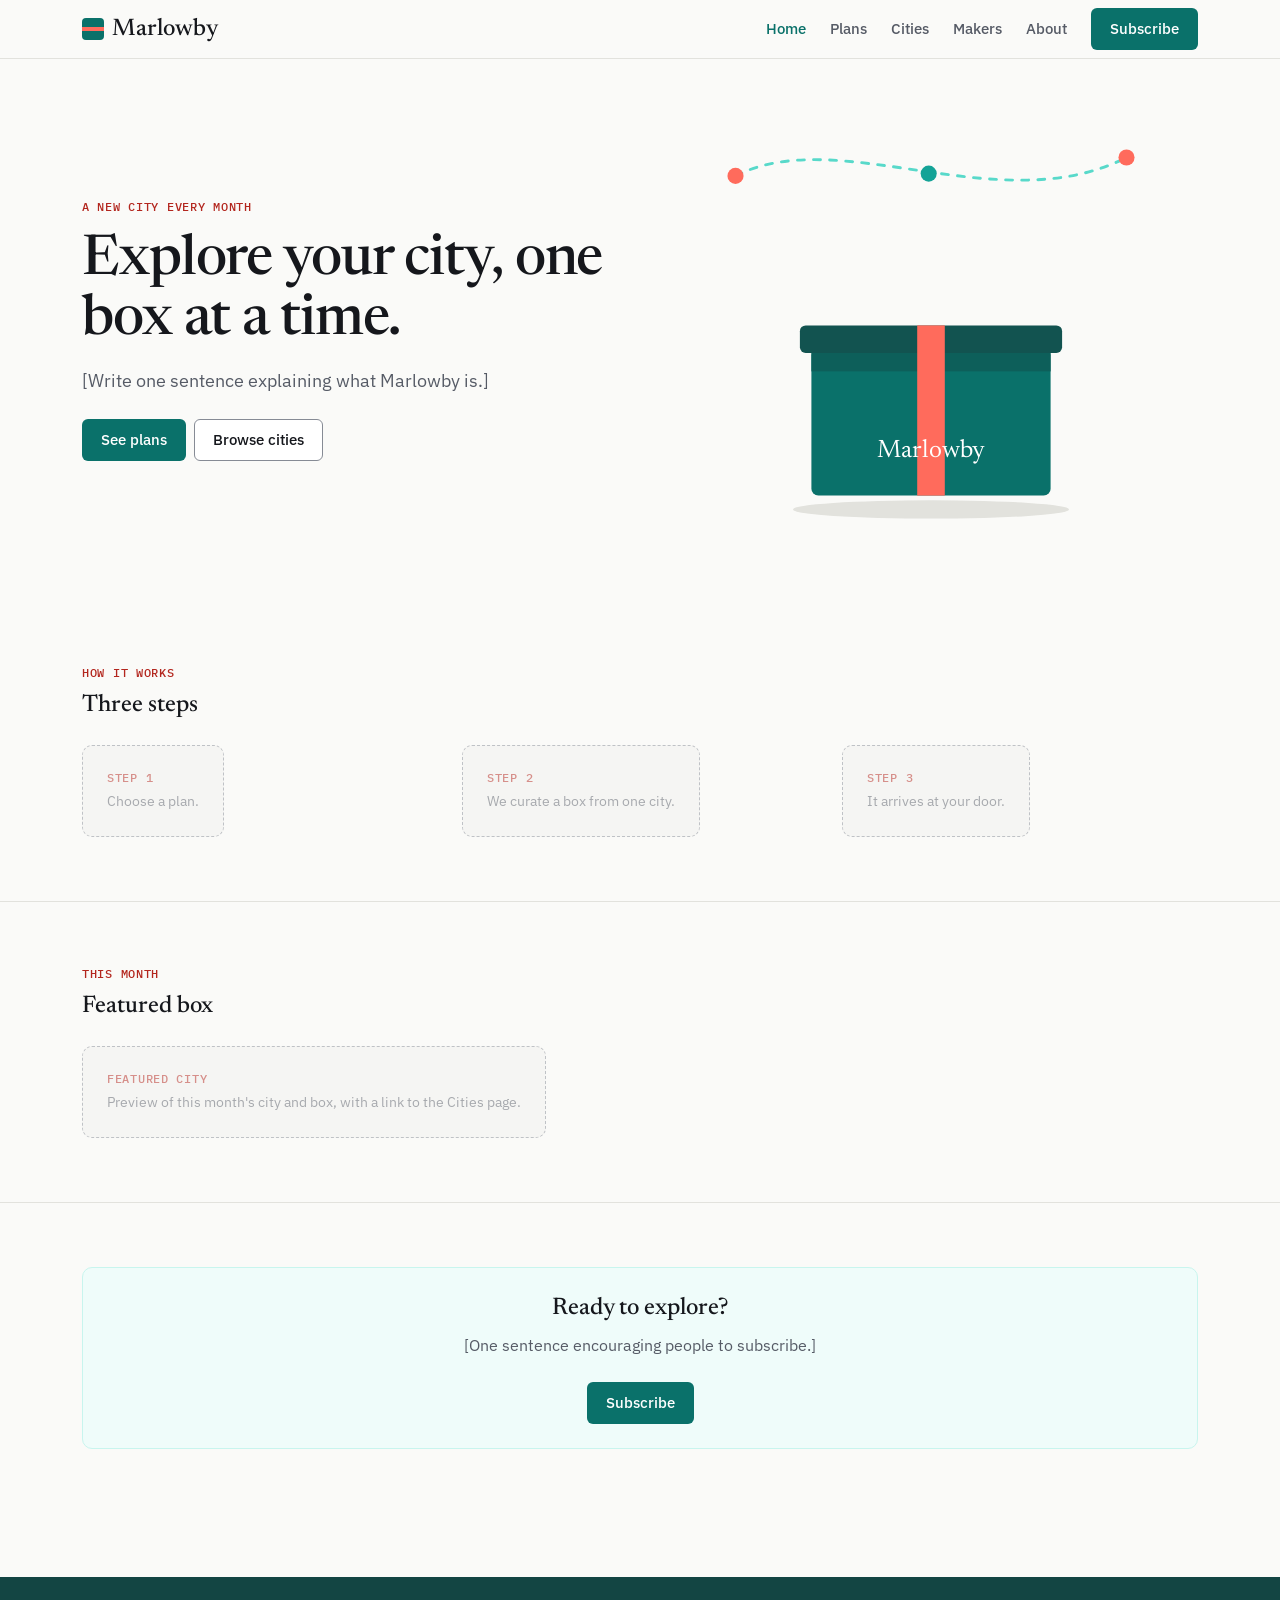
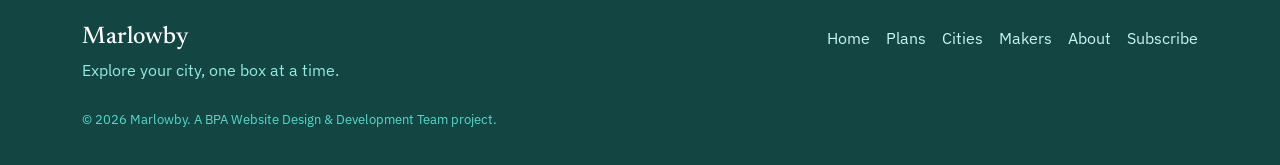
==== commit 54fb0246: "Fix hero lid animation so items stay visible Co-Authored-By: Claude Opus 5.5 <noreply@anthropic.com>" ====
--- a/index.html
+++ b/index.html
@@ -55,15 +55,17 @@
           <svg class="hero-visual" viewBox="0 0 400 360" role="img" aria-labelledby="heroTitle">
             <title id="heroTitle">A Marlowby box opening, with local goods rising out of it</title>
             <!-- dashed travel route between three city pins -->
-            <path class="route" d="M30 70 C 120 10, 260 120, 370 50" fill="none" stroke="var(--main-300)" stroke-width="2.5" stroke-linecap="round"/>
-            <circle cx="30" cy="70" r="7" fill="var(--pop)"/>
-            <circle cx="198" cy="68" r="7" fill="var(--main-500)"/>
-            <circle cx="370" cy="50" r="7" fill="var(--pop)"/>
+            <path class="route" d="M30 46 C 120 0, 260 86, 370 30" fill="none" stroke="var(--main-300)" stroke-width="2.5" stroke-linecap="round"/>
+            <circle cx="30" cy="46" r="7" fill="var(--pop)"/>
+            <circle cx="198" cy="44" r="7" fill="var(--main-500)"/>
+            <circle cx="370" cy="30" r="7" fill="var(--pop)"/>
             <!-- items that float out of the box -->
+            <g transform="translate(0,-34)">
             <g class="box-item box-item--1"><rect x="78" y="112" width="86" height="58" rx="5" fill="var(--surface)" stroke="var(--main-700)" stroke-width="2"/><rect x="138" y="118" width="20" height="24" rx="2" fill="var(--pop)"/><line x1="86" y1="150" x2="126" y2="150" stroke="var(--main-400)" stroke-width="2"/><line x1="86" y1="160" x2="116" y2="160" stroke="var(--main-400)" stroke-width="2"/></g>
             <g class="box-item box-item--2"><rect x="176" y="98" width="48" height="66" rx="10" fill="var(--main-200)" stroke="var(--main-700)" stroke-width="2"/><rect x="172" y="88" width="56" height="16" rx="4" fill="var(--main-700)"/><rect x="186" y="122" width="28" height="22" rx="3" fill="var(--surface)"/></g>
             <g class="box-item box-item--3"><path d="M246 168 L250 108 L300 108 L304 168 Z" fill="var(--main-500)" stroke="var(--main-800)" stroke-width="2"/><rect x="258" y="126" width="34" height="18" rx="3" fill="var(--pop-soft)"/></g>
-            <g class="box-item box-item--4"><path d="M200 34 l7 15 16 2 -12 11 3 16 -14 -8 -14 8 3 -16 -12 -11 16 -2 z" fill="var(--pop)"/></g>
+            <g class="box-item box-item--4"><path d="M330 56 l7 15 16 2 -12 11 3 16 -14 -8 -14 8 3 -16 -12 -11 16 -2 z" fill="var(--pop)"/></g>
+            </g>
             <!-- the box -->
             <rect x="96" y="196" width="208" height="128" rx="6" fill="var(--main-600)"/>
             <rect x="96" y="196" width="208" height="20" fill="var(--main-700)"/>
--- a/css/style.css
+++ b/css/style.css
@@ -211,7 +211,7 @@
 
 @keyframes lid {
   0%, 8%   { transform: rotate(0deg); }
-  20%, 70% { transform: rotate(-28deg); }
+  20%, 70% { transform: translate(-6px, -26px) rotate(-7deg); }
   82%, 100% { transform: rotate(0deg); }
 }
 @keyframes item1 {
@@ -240,6 +240,6 @@
 @media (prefers-reduced-motion: reduce) {
   .box-lid, .box-item, .route { animation: none; }
   .box-item { opacity: 1; }
-  .box-lid { transform: rotate(-28deg); }
+  .box-lid { transform: translate(-6px, -26px) rotate(-7deg); }
   .reveal { opacity: 1; transform: none; transition: none; }
 }
